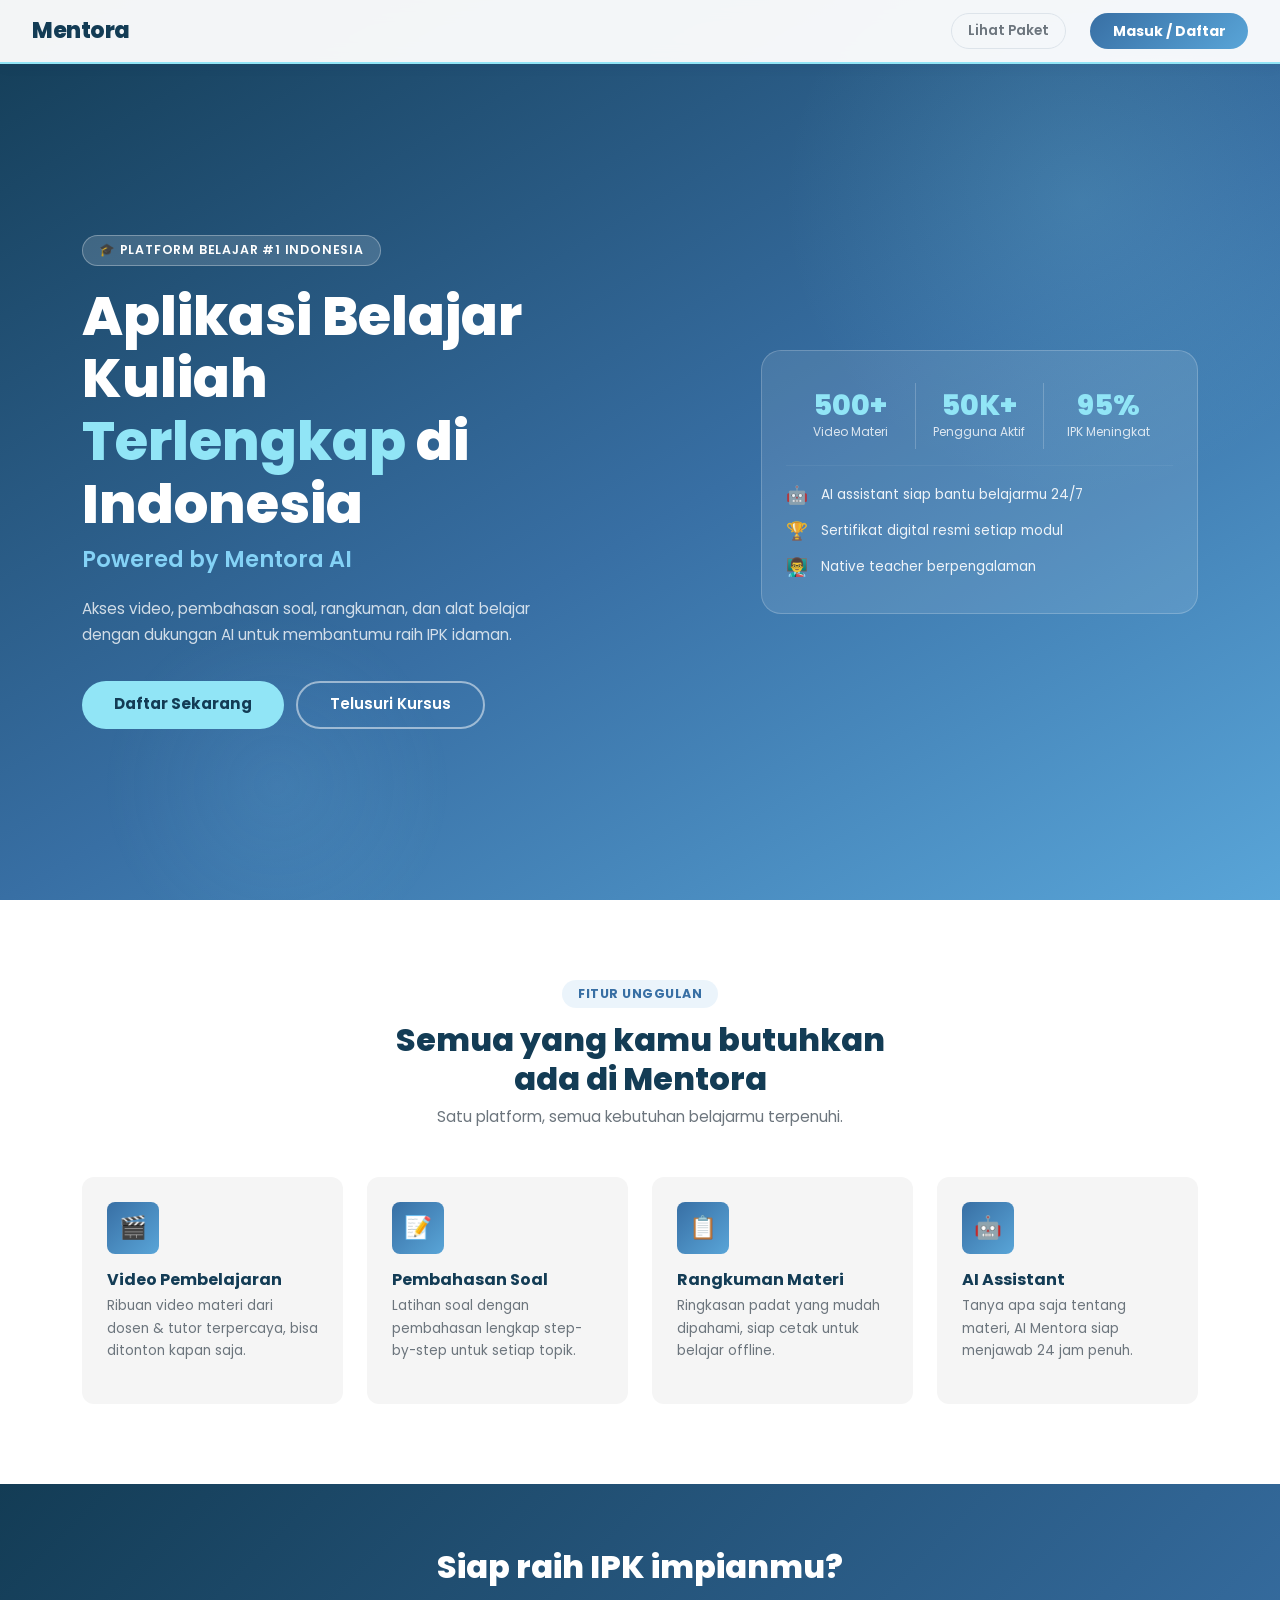
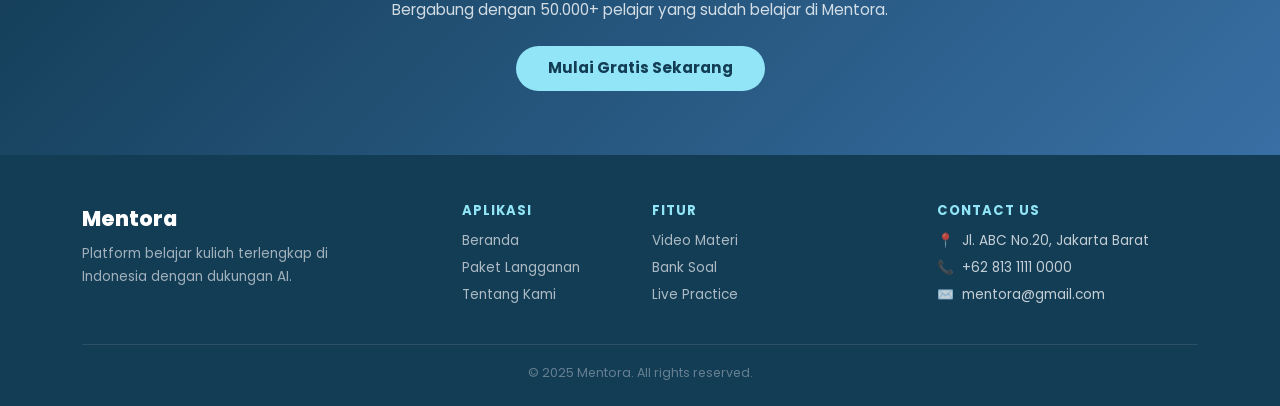
==== files/index.html @ 08c72bea "mentora" ====
<!DOCTYPE html>
<html lang="id">
<head>
  <meta name="viewport" content="width=device-width, initial-scale=1" />
  <meta charset="utf-8" />
  <title>Mentora — Belajar Kuliah Terlengkap</title>
  <link href="https://cdn.jsdelivr.net/npm/bootstrap@5.3.3/dist/css/bootstrap.min.css" rel="stylesheet" />
  <link rel="stylesheet" href="mentora.css" />
  <style>
    /* ─── LANDING-ONLY STYLES ─── */
    body { padding-top: 0; }

    .landing-navbar {
      position: fixed; top: 0; left: 0; right: 0;
      height: var(--navbar-h);
      background: rgba(255,255,255,0.95);
      backdrop-filter: blur(10px);
      border-bottom: 2px solid var(--c-lightest);
      display: flex; align-items: center;
      padding: 0 2rem; gap: 1rem;
      z-index: 1000;
      box-shadow: 0 2px 12px rgba(19,60,85,0.07);
    }
    .landing-navbar .brand { font-weight: 800; font-size: 1.4rem; color: var(--c-darkest); letter-spacing: -0.5px; }
    .landing-navbar .spacer { flex: 1; }
    .btn-masuk {
      background: linear-gradient(135deg, var(--c-dark), var(--c-mid));
      color: #fff; border: none; border-radius: 25px;
      padding: 0.45rem 1.4rem; font-family: 'Poppins', sans-serif;
      font-size: 0.87rem; font-weight: 700; cursor: pointer;
      transition: var(--transition);
    }
    .btn-masuk:hover { opacity: 0.88; transform: translateY(-1px); }

    /* ─── HERO ─── */
    .hero {
      min-height: 100vh;
      background: linear-gradient(150deg, var(--c-darkest) 0%, var(--c-dark) 55%, var(--c-mid) 100%);
      display: flex; align-items: center;
      position: relative; overflow: hidden;
      padding-top: var(--navbar-h);
    }
    .hero::before {
      content: ''; position: absolute;
      width: 600px; height: 600px; border-radius: 50%;
      background: radial-gradient(circle, rgba(145,229,246,0.15) 0%, transparent 70%);
      top: -100px; right: -100px;
    }
    .hero::after {
      content: ''; position: absolute;
      width: 350px; height: 350px; border-radius: 50%;
      background: radial-gradient(circle, rgba(132,210,246,0.1) 0%, transparent 70%);
      bottom: -60px; left: 8%;
    }
    .hero-content { position: relative; z-index: 2; color: #fff; }
    .hero-badge {
      display: inline-flex; align-items: center; gap: 0.4rem;
      background: rgba(255,255,255,0.15);
      border: 1px solid rgba(255,255,255,0.3);
      border-radius: 20px; padding: 0.3rem 1rem;
      font-size: 0.78rem; font-weight: 600;
      letter-spacing: 0.8px; text-transform: uppercase;
      margin-bottom: 1.2rem;
    }
    .hero-title {
      font-size: clamp(2rem, 5vw, 3.4rem);
      font-weight: 800; line-height: 1.15;
      margin-bottom: 0.5rem;
    }
    .hero-title .accent { color: var(--c-lightest); }
    .hero-subtitle {
      font-size: clamp(1rem, 2.5vw, 1.4rem);
      font-weight: 600; color: var(--c-light);
      margin-bottom: 1.2rem;
    }
    .hero-desc {
      font-size: 0.95rem; color: rgba(255,255,255,0.78);
      line-height: 1.75; max-width: 500px; margin-bottom: 2rem;
    }
    .hero-actions { display: flex; flex-wrap: wrap; gap: 0.75rem; }
    .btn-hero-primary {
      background: var(--c-lightest); color: var(--c-darkest);
      border: none; border-radius: 25px;
      padding: 0.7rem 2rem; font-family: 'Poppins', sans-serif;
      font-size: 0.95rem; font-weight: 700; cursor: pointer;
      transition: var(--transition);
    }
    .btn-hero-primary:hover { transform: translateY(-2px); box-shadow: 0 8px 24px rgba(0,0,0,0.2); background: #fff; }
    .btn-hero-outline {
      background: transparent; color: #fff;
      border: 2px solid rgba(255,255,255,0.5);
      border-radius: 25px; padding: 0.65rem 2rem;
      font-family: 'Poppins', sans-serif;
      font-size: 0.95rem; font-weight: 600; cursor: pointer;
      transition: var(--transition);
    }
    .btn-hero-outline:hover { border-color: #fff; background: rgba(255,255,255,0.1); }

    /* ─── STAT CARD ─── */
    .stat-glass {
      background: rgba(255,255,255,0.1);
      backdrop-filter: blur(16px);
      border: 1px solid rgba(255,255,255,0.2);
      border-radius: 20px;
      padding: 2rem 1.5rem;
      color: #fff;
    }
    .stat-item { text-align: center; padding: 0.5rem; }
    .stat-num { font-size: 1.8rem; font-weight: 800; color: var(--c-lightest); line-height: 1; }
    .stat-label { font-size: 0.75rem; opacity: 0.8; margin-top: 0.2rem; }
    .stat-divider { border: none; border-top: 1px solid rgba(255,255,255,0.2); margin: 1rem 0; }

    /* ─── FEATURES ─── */
    .features { padding: 5rem 0; background: #fff; }
    .section-chip {
      display: inline-block;
      background: rgba(89,165,216,0.12);
      color: var(--c-dark); border-radius: 20px;
      padding: 0.3rem 1rem; font-size: 0.78rem; font-weight: 700;
      letter-spacing: 0.5px; text-transform: uppercase;
      margin-bottom: 0.8rem;
    }
    .section-title {
      font-size: clamp(1.5rem, 3vw, 2rem);
      font-weight: 800; color: var(--c-darkest);
      margin-bottom: 0.5rem;
    }
    .section-sub { font-size: 0.95rem; color: var(--c-muted); max-width: 500px; }
    .feat-card {
      background: var(--c-bg);
      border-radius: var(--radius);
      padding: 1.5rem;
      transition: var(--transition);
      height: 100%;
      border: 1.5px solid transparent;
    }
    .feat-card:hover { border-color: var(--c-light); background: #fff; box-shadow: var(--shadow); transform: translateY(-3px); }
    .feat-icon {
      width: 52px; height: 52px;
      border-radius: var(--radius-sm);
      background: linear-gradient(135deg, var(--c-dark), var(--c-mid));
      display: flex; align-items: center; justify-content: center;
      font-size: 1.4rem; margin-bottom: 1rem;
    }
    .feat-card h5 { font-weight: 700; font-size: 1rem; color: var(--c-darkest); margin-bottom: 0.4rem; }
    .feat-card p { font-size: 0.85rem; color: var(--c-muted); line-height: 1.65; }

    /* ─── CTA ─── */
    .cta-section {
      background: linear-gradient(135deg, var(--c-darkest), var(--c-dark));
      padding: 4rem 0; color: #fff; text-align: center;
    }
    .cta-section h2 { font-size: clamp(1.4rem, 3vw, 2rem); font-weight: 800; margin-bottom: 0.8rem; }
    .cta-section p { font-size: 0.95rem; opacity: 0.8; margin-bottom: 1.5rem; }

    /* ─── FOOTER ─── */
    .m-footer {
      background: var(--c-darkest);
      color: rgba(255,255,255,0.75);
      padding: 3rem 0 1.5rem;
    }
    .m-footer .brand { font-weight: 800; font-size: 1.3rem; color: #fff; margin-bottom: 0.5rem; }
    .m-footer .footer-desc { font-size: 0.85rem; line-height: 1.7; color: rgba(255,255,255,0.6); max-width: 260px; }
    .m-footer h6 { font-weight: 700; color: var(--c-lightest); font-size: 0.82rem; text-transform: uppercase; letter-spacing: 1px; margin-bottom: 0.8rem; }
    .m-footer a { display: block; font-size: 0.85rem; color: rgba(255,255,255,0.65); margin-bottom: 0.4rem; transition: var(--transition); }
    .m-footer a:hover { color: var(--c-lightest); }
    .m-footer .footer-contact { display: flex; align-items: center; gap: 0.5rem; font-size: 0.85rem; margin-bottom: 0.4rem; }
    .footer-bottom { border-top: 1px solid rgba(255,255,255,0.1); margin-top: 2rem; padding-top: 1.2rem; font-size: 0.78rem; color: rgba(255,255,255,0.35); text-align: center; }

    /* ─── MODAL ─── */
    .modal-content { border-radius: 20px; border: none; box-shadow: var(--shadow-lg); }
    .modal-mentora-header {
      background: linear-gradient(135deg, var(--c-darkest), var(--c-dark));
      border-radius: 20px 20px 0 0; padding: 1.5rem;
      border-bottom: none;
    }
    .modal-mentora-header h5 { font-weight: 700; font-size: 1.2rem; color: #fff; margin: 0; }
    .modal-mentora-header .btn-close { filter: invert(1); opacity: 0.8; }
    .form-label-m { font-weight: 600; font-size: 0.83rem; color: var(--c-darkest); margin-bottom: 0.3rem; display: block; }
    .form-control-m {
      border: 1.5px solid #d0e8f5; border-radius: var(--radius-sm);
      padding: 0.6rem 1rem; font-family: 'Poppins', sans-serif;
      font-size: 0.88rem; width: 100%; outline: none;
      transition: var(--transition);
    }
    .form-control-m:focus { border-color: var(--c-mid); box-shadow: 0 0 0 3px rgba(89,165,216,0.15); }
    .role-selector { display: grid; grid-template-columns: 1fr 1fr; gap: 0.75rem; margin-bottom: 1.2rem; }
    .role-opt {
      border: 2px solid #d0e8f5; border-radius: var(--radius-sm);
      padding: 1rem; text-align: center; cursor: pointer;
      transition: var(--transition);
    }
    .role-opt:hover { border-color: var(--c-mid); background: rgba(89,165,216,0.05); }
    .role-opt.selected { border-color: var(--c-dark); background: rgba(89,165,216,0.1); }
    .role-opt .role-emoji { font-size: 1.8rem; }
    .role-opt .role-name { font-size: 0.87rem; font-weight: 700; color: var(--c-darkest); margin-top: 0.3rem; }
    .tab-pill { display: flex; gap: 0.4rem; margin-bottom: 1.2rem; }
    .tab-pill button {
      flex: 1; padding: 0.5rem;
      border-radius: 20px; border: none; cursor: pointer;
      font-family: 'Poppins', sans-serif; font-size: 0.85rem; font-weight: 600;
      transition: var(--transition);
    }
    .tab-pill button.active { background: var(--c-dark); color: #fff; }
    .tab-pill button:not(.active) { background: var(--c-bg); color: var(--c-muted); }
    .link-sm { font-size: 0.8rem; color: var(--c-dark); text-decoration: none; font-weight: 500; }
    .link-sm:hover { text-decoration: underline; }

    @keyframes fadeInUp {
      from { opacity: 0; transform: translateY(24px); }
      to { opacity: 1; transform: translateY(0); }
    }
    .fade-in { animation: fadeInUp 0.6s ease both; }
    .delay-1 { animation-delay: 0.1s; }
    .delay-2 { animation-delay: 0.2s; }
    .delay-3 { animation-delay: 0.3s; }
    .delay-4 { animation-delay: 0.4s; }
  </style>
</head>
<body>

  <!-- ═══ NAVBAR ═══ -->
  <nav class="landing-navbar">
    <a class="brand" href="index.html">Mentora</a>
    <div class="spacer"></div>
    <a href="paket.html" class="btn-ghost btn-sm me-2" style="font-size:0.85rem; padding:0.4rem 1rem; border:1.5px solid #dde4ea; border-radius:20px; color:var(--c-muted); cursor:pointer; font-family:'Poppins',sans-serif; font-weight:600; background:transparent; transition:.2s;">Lihat Paket</a>
    <button class="btn-masuk" id="btnMasuk">Masuk / Daftar</button>
  </nav>

  <!-- ═══ HERO ═══ -->
  <section class="hero">
    <div class="container">
      <div class="row align-items-center g-5">
        <div class="col-lg-7 hero-content">
          <div class="hero-badge fade-in">🎓 Platform Belajar #1 Indonesia</div>
          <h1 class="hero-title fade-in delay-1">
            Aplikasi Belajar Kuliah<br>
            <span class="accent">Terlengkap</span> di Indonesia
          </h1>
          <p class="hero-subtitle fade-in delay-2">Powered by Mentora AI</p>
          <p class="hero-desc fade-in delay-2">
            Akses video, pembahasan soal, rangkuman, dan alat belajar dengan dukungan AI untuk membantumu raih IPK idaman.
          </p>
          <div class="hero-actions fade-in delay-3">
            <button class="btn-hero-primary" id="btnDaftar">Daftar Sekarang</button>
            <button class="btn-hero-outline" onclick="window.location.href='paket.html'">Telusuri Kursus</button>
          </div>
        </div>
        <div class="col-lg-5 col-md-8 mx-auto mx-lg-0 fade-in delay-4">
          <div class="stat-glass">
            <div class="row g-0">
              <div class="col-4 stat-item">
                <div class="stat-num">500+</div>
                <div class="stat-label">Video Materi</div>
              </div>
              <div class="col-4 stat-item" style="border-left:1px solid rgba(255,255,255,0.2); border-right:1px solid rgba(255,255,255,0.2);">
                <div class="stat-num">50K+</div>
                <div class="stat-label">Pengguna Aktif</div>
              </div>
              <div class="col-4 stat-item">
                <div class="stat-num">95%</div>
                <div class="stat-label">IPK Meningkat</div>
              </div>
            </div>
            <hr class="stat-divider">
            <div style="display:flex; flex-direction:column; gap:0.6rem;">
              <div style="display:flex; align-items:center; gap:0.8rem; font-size:0.85rem; opacity:0.9;">
                <span style="font-size:1.1rem;">🤖</span> AI assistant siap bantu belajarmu 24/7
              </div>
              <div style="display:flex; align-items:center; gap:0.8rem; font-size:0.85rem; opacity:0.9;">
                <span style="font-size:1.1rem;">🏆</span> Sertifikat digital resmi setiap modul
              </div>
              <div style="display:flex; align-items:center; gap:0.8rem; font-size:0.85rem; opacity:0.9;">
                <span style="font-size:1.1rem;">👨‍🏫</span> Native teacher berpengalaman
              </div>
            </div>
          </div>
        </div>
      </div>
    </div>
  </section>

  <!-- ═══ FEATURES ═══ -->
  <section class="features">
    <div class="container">
      <div class="text-center mb-5">
        <div class="section-chip">Fitur Unggulan</div>
        <h2 class="section-title">Semua yang kamu butuhkan<br>ada di Mentora</h2>
        <p class="section-sub mx-auto">Satu platform, semua kebutuhan belajarmu terpenuhi.</p>
      </div>
      <div class="row g-4">
        <div class="col-sm-6 col-lg-3">
          <div class="feat-card">
            <div class="feat-icon">🎬</div>
            <h5>Video Pembelajaran</h5>
            <p>Ribuan video materi dari dosen & tutor terpercaya, bisa ditonton kapan saja.</p>
          </div>
        </div>
        <div class="col-sm-6 col-lg-3">
          <div class="feat-card">
            <div class="feat-icon">📝</div>
            <h5>Pembahasan Soal</h5>
            <p>Latihan soal dengan pembahasan lengkap step-by-step untuk setiap topik.</p>
          </div>
        </div>
        <div class="col-sm-6 col-lg-3">
          <div class="feat-card">
            <div class="feat-icon">📋</div>
            <h5>Rangkuman Materi</h5>
            <p>Ringkasan padat yang mudah dipahami, siap cetak untuk belajar offline.</p>
          </div>
        </div>
        <div class="col-sm-6 col-lg-3">
          <div class="feat-card">
            <div class="feat-icon">🤖</div>
            <h5>AI Assistant</h5>
            <p>Tanya apa saja tentang materi, AI Mentora siap menjawab 24 jam penuh.</p>
          </div>
        </div>
      </div>
    </div>
  </section>

  <!-- ═══ CTA ═══ -->
  <section class="cta-section">
    <div class="container">
      <h2>Siap raih IPK impianmu?</h2>
      <p>Bergabung dengan 50.000+ pelajar yang sudah belajar di Mentora.</p>
      <button class="btn-hero-primary" id="btnCtaDaftar">Mulai Gratis Sekarang</button>
    </div>
  </section>

  <!-- ═══ FOOTER ═══ -->
  <footer class="m-footer">
    <div class="container">
      <div class="row g-4">
        <div class="col-md-4">
          <div class="brand">Mentora</div>
          <p class="footer-desc">Platform belajar kuliah terlengkap di Indonesia dengan dukungan AI.</p>
        </div>
        <div class="col-md-2 col-6">
          <h6>Aplikasi</h6>
          <a href="#">Beranda</a>
          <a href="paket.html">Paket Langganan</a>
          <a href="#">Tentang Kami</a>
        </div>
        <div class="col-md-3 col-6">
          <h6>Fitur</h6>
          <a href="#">Video Materi</a>
          <a href="#">Bank Soal</a>
          <a href="#">Live Practice</a>
        </div>
        <div class="col-md-3">
          <h6>Contact Us</h6>
          <div class="footer-contact"><span>📍</span> Jl. ABC No.20, Jakarta Barat</div>
          <div class="footer-contact"><span>📞</span> +62 813 1111 0000</div>
          <div class="footer-contact"><span>✉️</span> mentora@gmail.com</div>
        </div>
      </div>
      <div class="footer-bottom">© 2025 Mentora. All rights reserved.</div>
    </div>
  </footer>

  <!-- ═══ MODAL AUTH ═══ -->
  <div class="modal fade" id="modalAuth" tabindex="-1">
    <div class="modal-dialog modal-dialog-centered" style="max-width:420px;">
      <div class="modal-content">
        <div class="modal-mentora-header d-flex align-items-center justify-content-between">
          <h5>Selamat Datang di Mentora</h5>
          <button type="button" class="btn-close" data-bs-dismiss="modal"></button>
        </div>
        <div class="modal-body p-4">

          <!-- STEP 1: Pilih peran -->
          <div id="stepRole">
            <p style="font-size:0.9rem; font-weight:600; color:var(--c-darkest); margin-bottom:1rem;">Aku mau bergabung sebagai:</p>
            <div class="role-selector">
              <div class="role-opt selected" onclick="selectRole(this)">
                <div class="role-emoji">🎓</div>
                <div class="role-name">Murid</div>
              </div>
              <div class="role-opt" onclick="selectRole(this)">
                <div class="role-emoji">👨‍🏫</div>
                <div class="role-name">Pengajar</div>
              </div>
            </div>
            <button class="btn-primary btn-block" onclick="showLoginStep()">Lanjutkan →</button>
            <p style="text-align:center; font-size:0.78rem; color:var(--c-muted); margin-top:1rem;">
              🔒 Prototype mode — klik Lanjutkan untuk langsung masuk
            </p>
          </div>

          <!-- STEP 2: Login/Register -->
          <div id="stepLogin" style="display:none;">
            <button onclick="showRoleStep()" style="background:none;border:none;cursor:pointer;font-size:0.82rem;color:var(--c-mid);font-family:'Poppins',sans-serif;padding:0;margin-bottom:1rem;">← Kembali</button>
            <div class="tab-pill">
              <button id="tabMasuk" class="active" onclick="switchTab('masuk')">Masuk</button>
              <button id="tabDaftar" onclick="switchTab('daftar')">Daftar</button>
            </div>

            <div id="formMasuk">
              <div style="margin-bottom:1rem;">
                <label class="form-label-m">Email</label>
                <input class="form-control-m" type="email" placeholder="dummy@gmail.com" value="dummy@gmail.com" />
              </div>
              <div style="margin-bottom:0.5rem;">
                <label class="form-label-m">Password</label>
                <input class="form-control-m" type="password" placeholder="••••••••" value="password" />
              </div>
              <div style="text-align:right; margin-bottom:1.2rem;">
                <a href="#" class="link-sm">Lupa Password?</a>
              </div>
              <button class="btn-primary btn-block" onclick="doLogin()">Masuk ke Mentora</button>
            </div>

            <div id="formDaftar" style="display:none;">
              <div style="margin-bottom:1rem;">
                <label class="form-label-m">Nama Lengkap</label>
                <input class="form-control-m" type="text" placeholder="Nama kamu" />
              </div>
              <div style="margin-bottom:1rem;">
                <label class="form-label-m">Email</label>
                <input class="form-control-m" type="email" placeholder="Email aktif" />
              </div>
              <div style="margin-bottom:1.2rem;">
                <label class="form-label-m">Password</label>
                <input class="form-control-m" type="password" placeholder="Buat password" />
              </div>
              <button class="btn-primary btn-block" onclick="doLogin()">Daftar & Masuk</button>
            </div>
          </div>

        </div>
      </div>
    </div>
  </div>

  <script src="https://cdn.jsdelivr.net/npm/bootstrap@5.3.3/dist/js/bootstrap.bundle.min.js"></script>
  <script>
    const authModal = new bootstrap.Modal(document.getElementById('modalAuth'));

    document.getElementById('btnMasuk').addEventListener('click', () => authModal.show());
    document.getElementById('btnDaftar').addEventListener('click', () => authModal.show());
    document.getElementById('btnCtaDaftar').addEventListener('click', () => authModal.show());

    function selectRole(el) {
      document.querySelectorAll('.role-opt').forEach(c => c.classList.remove('selected'));
      el.classList.add('selected');
    }
    function showLoginStep() {
      document.getElementById('stepRole').style.display = 'none';
      document.getElementById('stepLogin').style.display = 'block';
    }
    function showRoleStep() {
      document.getElementById('stepLogin').style.display = 'none';
      document.getElementById('stepRole').style.display = 'block';
    }
    function switchTab(t) {
      const isMasuk = t === 'masuk';
      document.getElementById('formMasuk').style.display = isMasuk ? 'block' : 'none';
      document.getElementById('formDaftar').style.display = isMasuk ? 'none' : 'block';
      document.getElementById('tabMasuk').className = isMasuk ? 'active' : '';
      document.getElementById('tabDaftar').className = !isMasuk ? 'active' : '';
    }
    function doLogin() {
      // Prototype: langsung set session & redirect ke paket
      sessionStorage.setItem('loggedIn', 'true');
      sessionStorage.setItem('userName', 'Kevin K.');
      authModal.hide();
      window.location.href = 'paket.html';
    }
  </script>
</body>
</html>
---- files/mentora.css ----
/* ═══════════════════════════════════════
   MENTORA — Design System
   ═══════════════════════════════════════ */

@import url('https://fonts.googleapis.com/css2?family=Poppins:wght@400;500;600;700;800&display=swap');

:root {
  --c-darkest:  #133C55;
  --c-dark:     #386FA4;
  --c-mid:      #59A5D8;
  --c-light:    #84D2F6;
  --c-lightest: #91E5F6;
  --c-bg:       #f5f5f5;
  --c-text:     #13293d;
  --c-muted:    #6c757d;
  --c-white:    #ffffff;
  --c-success:  #2ecc71;
  --c-warning:  #f39c12;
  --c-danger:   #e74c3c;
  --sidebar-w:  260px;
  --navbar-h:   64px;
  --radius:     12px;
  --radius-sm:  8px;
  --shadow:     0 4px 20px rgba(19,60,85,0.10);
  --shadow-lg:  0 10px 40px rgba(19,60,85,0.18);
  --transition: 0.2s ease;
}

*, *::before, *::after { box-sizing: border-box; margin: 0; padding: 0; }

html, body {
  font-family: 'Poppins', sans-serif;
  background: var(--c-bg);
  color: var(--c-text);
  -webkit-font-smoothing: antialiased;
}

a { text-decoration: none; color: inherit; }

/* ─── NAVBAR ─── */
.m-navbar {
  position: fixed;
  top: 0; left: 0; right: 0;
  height: var(--navbar-h);
  background: var(--c-white);
  border-bottom: 2px solid var(--c-lightest);
  display: flex;
  align-items: center;
  padding: 0 1.5rem;
  gap: 1rem;
  z-index: 1000;
  box-shadow: 0 2px 12px rgba(19,60,85,0.07);
}
.m-navbar .brand {
  font-weight: 800;
  font-size: 1.35rem;
  color: var(--c-darkest);
  letter-spacing: -0.5px;
  text-decoration: none;
}
.m-navbar .nav-links {
  display: flex;
  gap: 0.25rem;
  margin-left: 1.5rem;
}
.m-navbar .nav-links a {
  font-size: 0.875rem;
  font-weight: 500;
  color: var(--c-muted);
  padding: 0.4rem 0.85rem;
  border-radius: 20px;
  transition: var(--transition);
}
.m-navbar .nav-links a:hover,
.m-navbar .nav-links a.active {
  background: rgba(89,165,216,0.12);
  color: var(--c-dark);
}
.m-navbar .spacer { flex: 1; }
.m-navbar .user-chip {
  display: flex;
  align-items: center;
  gap: 0.6rem;
  background: var(--c-bg);
  border: 1.5px solid var(--c-lightest);
  border-radius: 30px;
  padding: 0.3rem 1rem 0.3rem 0.5rem;
  font-size: 0.82rem;
  font-weight: 600;
  color: var(--c-darkest);
}
.m-navbar .user-chip .avatar {
  width: 30px; height: 30px;
  border-radius: 50%;
  background: linear-gradient(135deg, var(--c-dark), var(--c-mid));
  display: flex;
  align-items: center;
  justify-content: center;
  font-size: 0.75rem;
  color: #fff;
  font-weight: 700;
}
.m-navbar .badge-trial {
  background: var(--c-lightest);
  color: var(--c-darkest);
  font-size: 0.68rem;
  font-weight: 700;
  border-radius: 10px;
  padding: 0.15rem 0.6rem;
}

/* ─── BUTTONS ─── */
.btn-primary {
  background: linear-gradient(135deg, var(--c-dark), var(--c-mid));
  color: #fff;
  border: none;
  border-radius: 25px;
  padding: 0.6rem 1.6rem;
  font-family: 'Poppins', sans-serif;
  font-size: 0.9rem;
  font-weight: 700;
  cursor: pointer;
  transition: var(--transition);
  display: inline-flex;
  align-items: center;
  gap: 0.4rem;
}
.btn-primary:hover { opacity: 0.88; transform: translateY(-1px); box-shadow: var(--shadow); }

.btn-outline {
  background: transparent;
  color: var(--c-dark);
  border: 2px solid var(--c-dark);
  border-radius: 25px;
  padding: 0.55rem 1.5rem;
  font-family: 'Poppins', sans-serif;
  font-size: 0.9rem;
  font-weight: 600;
  cursor: pointer;
  transition: var(--transition);
}
.btn-outline:hover { background: var(--c-dark); color: #fff; }

.btn-ghost {
  background: transparent;
  color: var(--c-muted);
  border: 1.5px solid #dde4ea;
  border-radius: 25px;
  padding: 0.55rem 1.5rem;
  font-family: 'Poppins', sans-serif;
  font-size: 0.87rem;
  font-weight: 600;
  cursor: pointer;
  transition: var(--transition);
}
.btn-ghost:hover { border-color: var(--c-mid); color: var(--c-dark); }

.btn-sm { padding: 0.35rem 1rem; font-size: 0.78rem; }
.btn-block { width: 100%; justify-content: center; }

/* ─── CARD ─── */
.m-card {
  background: var(--c-white);
  border-radius: var(--radius);
  box-shadow: var(--shadow);
  padding: 1.5rem;
}

/* ─── SIDEBAR LAYOUT ─── */
.page-with-sidebar {
  position: fixed;
  top: var(--navbar-h);
  left: 0; right: 0; bottom: 0;
  display: flex;
  overflow: hidden;
}

.m-sidebar {
  width: var(--sidebar-w);
  flex-shrink: 0;
  background: var(--c-white);
  border-right: 1.5px solid #e8f4fc;
  height: 100%;
  overflow-y: auto;
  padding: 0;
}
.m-sidebar::-webkit-scrollbar { width: 4px; }
.m-sidebar::-webkit-scrollbar-thumb { background: var(--c-lightest); border-radius: 2px; }

.sidebar-section-label {
  font-size: 0.7rem;
  font-weight: 700;
  letter-spacing: 1px;
  text-transform: uppercase;
  color: var(--c-muted);
  padding: 0 1.2rem;
  margin: 1rem 0 0.4rem;
}

.sidebar-module {
  padding: 0 0.7rem;
  margin-bottom: 0.3rem;
}
.sidebar-module-header {
  display: flex;
  align-items: center;
  justify-content: space-between;
  padding: 0.6rem 0.8rem;
  border-radius: var(--radius-sm);
  cursor: pointer;
  transition: var(--transition);
  background: linear-gradient(135deg, var(--c-darkest), var(--c-dark));
  color: #fff;
  margin-bottom: 0.3rem;
}
.sidebar-module-header .mod-title {
  font-size: 0.82rem;
  font-weight: 700;
}
.sidebar-module-header .mod-progress {
  font-size: 0.7rem;
  opacity: 0.8;
}

.progress-bar-wrap {
  height: 4px;
  background: rgba(255,255,255,0.25);
  border-radius: 2px;
  margin-top: 0.4rem;
}
.progress-bar-fill {
  height: 100%;
  background: var(--c-lightest);
  border-radius: 2px;
}

.sidebar-item {
  display: flex;
  align-items: center;
  justify-content: space-between;
  padding: 0.5rem 0.8rem;
  border-radius: var(--radius-sm);
  font-size: 0.82rem;
  font-weight: 500;
  color: var(--c-muted);
  cursor: pointer;
  transition: var(--transition);
  margin-bottom: 0.1rem;
}
.sidebar-item:hover { background: rgba(89,165,216,0.08); color: var(--c-dark); }
.sidebar-item.active { background: rgba(89,165,216,0.14); color: var(--c-dark); font-weight: 600; }
.sidebar-item .item-score {
  font-size: 0.7rem;
  font-weight: 700;
  color: var(--c-success);
  background: rgba(46,204,113,0.1);
  padding: 0.1rem 0.4rem;
  border-radius: 8px;
}
.sidebar-item.special {
  background: rgba(19,60,85,0.06);
  color: var(--c-darkest);
  font-weight: 600;
  margin-top: 0.3rem;
}
.sidebar-item.special:hover { background: rgba(19,60,85,0.12); }

/* ─── MAIN CONTENT ─── */
.m-main {
  flex: 1;
  min-width: 0;
  height: 100%;
  overflow-y: auto;
  padding: 0;
}

/* ─── BADGE ─── */
.badge {
  display: inline-flex;
  align-items: center;
  gap: 0.3rem;
  padding: 0.25rem 0.75rem;
  border-radius: 20px;
  font-size: 0.75rem;
  font-weight: 700;
}
.badge-blue { background: rgba(89,165,216,0.15); color: var(--c-dark); }
.badge-green { background: rgba(46,204,113,0.15); color: #27ae60; }
.badge-orange { background: rgba(243,156,18,0.15); color: #e67e22; }

/* ─── PAGE HEADER ─── */
.page-header {
  margin-bottom: 1.5rem;
}
.page-header .breadcrumb {
  font-size: 0.78rem;
  color: var(--c-muted);
  margin-bottom: 0.4rem;
  display: flex;
  align-items: center;
  gap: 0.3rem;
}
.page-header .breadcrumb a { color: var(--c-dark); }
.page-header h1 {
  font-size: 1.5rem;
  font-weight: 800;
  color: var(--c-darkest);
  line-height: 1.2;
}
.page-header p {
  font-size: 0.88rem;
  color: var(--c-muted);
  margin-top: 0.3rem;
}

/* ─── RESPONSIVE ─── */
@media (max-width: 768px) {
  .m-sidebar {
    display: none;
  }
  .m-main { padding: 1rem; }
  .m-navbar .nav-links { display: none; }
}
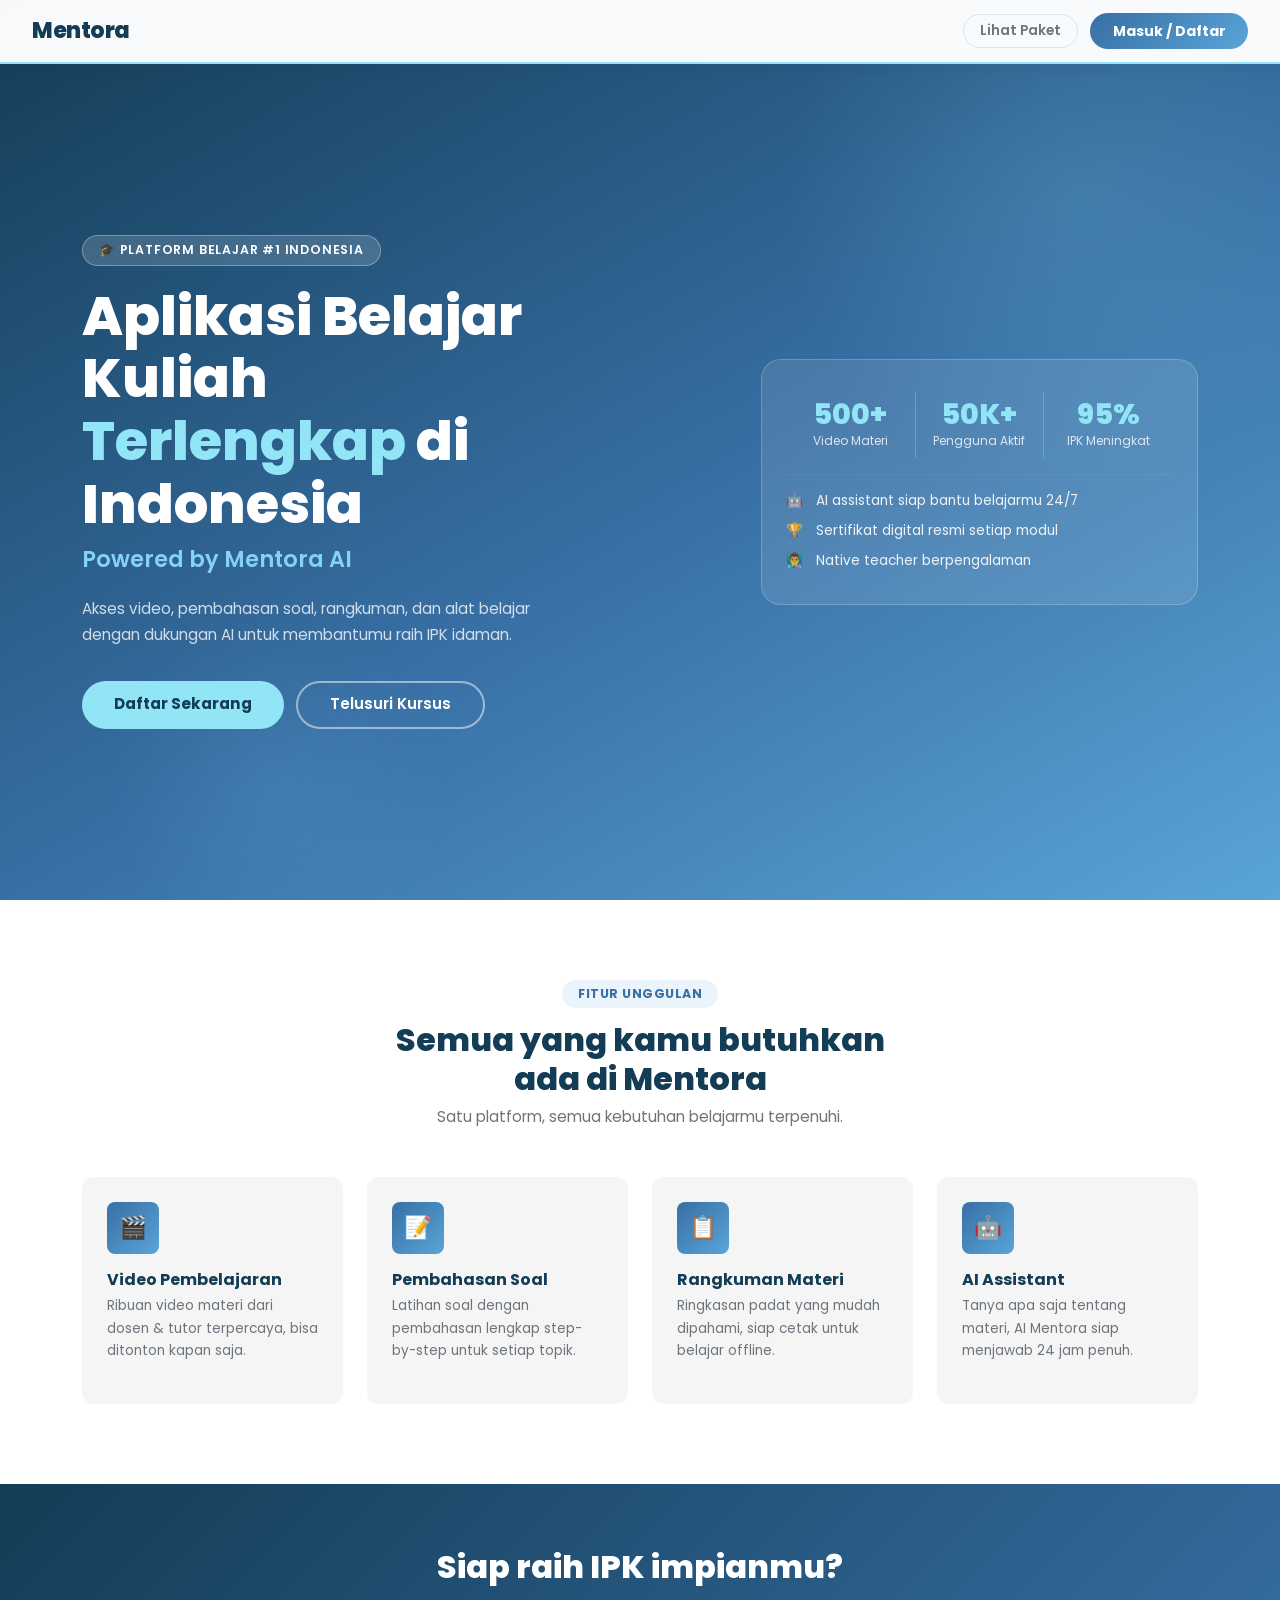
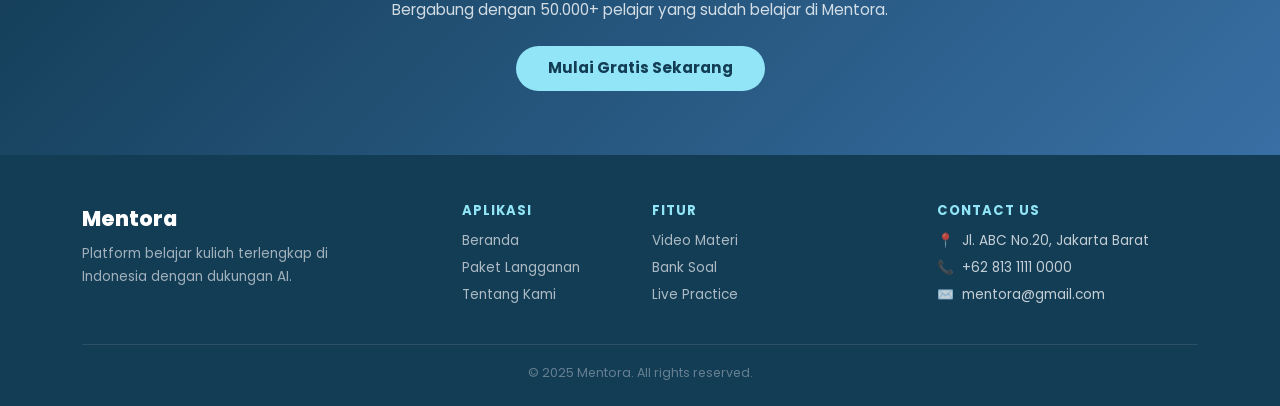
==== commit 9350c160: "added some features added akses ke materi, added admin page, added TTS, added downloadable materi" ====
--- a/files/index.html
+++ b/files/index.html
@@ -7,19 +7,14 @@
   <link href="https://cdn.jsdelivr.net/npm/bootstrap@5.3.3/dist/css/bootstrap.min.css" rel="stylesheet" />
   <link rel="stylesheet" href="mentora.css" />
   <style>
-    /* ─── LANDING-ONLY STYLES ─── */
     body { padding-top: 0; }
 
     .landing-navbar {
-      position: fixed; top: 0; left: 0; right: 0;
-      height: var(--navbar-h);
-      background: rgba(255,255,255,0.95);
-      backdrop-filter: blur(10px);
+      position: fixed; top: 0; left: 0; right: 0; height: var(--navbar-h);
+      background: rgba(255,255,255,0.97); backdrop-filter: blur(10px);
       border-bottom: 2px solid var(--c-lightest);
-      display: flex; align-items: center;
-      padding: 0 2rem; gap: 1rem;
-      z-index: 1000;
-      box-shadow: 0 2px 12px rgba(19,60,85,0.07);
+      display: flex; align-items: center; padding: 0 2rem; gap: 1rem;
+      z-index: 1000; box-shadow: 0 2px 12px rgba(19,60,85,0.07);
     }
     .landing-navbar .brand { font-weight: 800; font-size: 1.4rem; color: var(--c-darkest); letter-spacing: -0.5px; }
     .landing-navbar .spacer { flex: 1; }
@@ -27,409 +22,371 @@
       background: linear-gradient(135deg, var(--c-dark), var(--c-mid));
       color: #fff; border: none; border-radius: 25px;
       padding: 0.45rem 1.4rem; font-family: 'Poppins', sans-serif;
-      font-size: 0.87rem; font-weight: 700; cursor: pointer;
-      transition: var(--transition);
+      font-size: 0.87rem; font-weight: 700; cursor: pointer; transition: var(--transition);
     }
     .btn-masuk:hover { opacity: 0.88; transform: translateY(-1px); }
 
-    /* ─── HERO ─── */
+    /* Hero */
     .hero {
       min-height: 100vh;
       background: linear-gradient(150deg, var(--c-darkest) 0%, var(--c-dark) 55%, var(--c-mid) 100%);
-      display: flex; align-items: center;
-      position: relative; overflow: hidden;
+      display: flex; align-items: center; position: relative; overflow: hidden;
       padding-top: var(--navbar-h);
     }
-    .hero::before {
-      content: ''; position: absolute;
-      width: 600px; height: 600px; border-radius: 50%;
-      background: radial-gradient(circle, rgba(145,229,246,0.15) 0%, transparent 70%);
-      top: -100px; right: -100px;
-    }
-    .hero::after {
-      content: ''; position: absolute;
-      width: 350px; height: 350px; border-radius: 50%;
-      background: radial-gradient(circle, rgba(132,210,246,0.1) 0%, transparent 70%);
-      bottom: -60px; left: 8%;
-    }
-    .hero-content { position: relative; z-index: 2; color: #fff; }
-    .hero-badge {
-      display: inline-flex; align-items: center; gap: 0.4rem;
-      background: rgba(255,255,255,0.15);
-      border: 1px solid rgba(255,255,255,0.3);
-      border-radius: 20px; padding: 0.3rem 1rem;
-      font-size: 0.78rem; font-weight: 600;
-      letter-spacing: 0.8px; text-transform: uppercase;
-      margin-bottom: 1.2rem;
-    }
-    .hero-title {
-      font-size: clamp(2rem, 5vw, 3.4rem);
-      font-weight: 800; line-height: 1.15;
-      margin-bottom: 0.5rem;
-    }
-    .hero-title .accent { color: var(--c-lightest); }
-    .hero-subtitle {
-      font-size: clamp(1rem, 2.5vw, 1.4rem);
-      font-weight: 600; color: var(--c-light);
-      margin-bottom: 1.2rem;
-    }
-    .hero-desc {
-      font-size: 0.95rem; color: rgba(255,255,255,0.78);
-      line-height: 1.75; max-width: 500px; margin-bottom: 2rem;
-    }
-    .hero-actions { display: flex; flex-wrap: wrap; gap: 0.75rem; }
-    .btn-hero-primary {
-      background: var(--c-lightest); color: var(--c-darkest);
-      border: none; border-radius: 25px;
-      padding: 0.7rem 2rem; font-family: 'Poppins', sans-serif;
-      font-size: 0.95rem; font-weight: 700; cursor: pointer;
-      transition: var(--transition);
-    }
-    .btn-hero-primary:hover { transform: translateY(-2px); box-shadow: 0 8px 24px rgba(0,0,0,0.2); background: #fff; }
-    .btn-hero-outline {
-      background: transparent; color: #fff;
-      border: 2px solid rgba(255,255,255,0.5);
-      border-radius: 25px; padding: 0.65rem 2rem;
-      font-family: 'Poppins', sans-serif;
-      font-size: 0.95rem; font-weight: 600; cursor: pointer;
-      transition: var(--transition);
-    }
-    .btn-hero-outline:hover { border-color: #fff; background: rgba(255,255,255,0.1); }
-
-    /* ─── STAT CARD ─── */
-    .stat-glass {
-      background: rgba(255,255,255,0.1);
-      backdrop-filter: blur(16px);
-      border: 1px solid rgba(255,255,255,0.2);
-      border-radius: 20px;
-      padding: 2rem 1.5rem;
-      color: #fff;
-    }
-    .stat-item { text-align: center; padding: 0.5rem; }
-    .stat-num { font-size: 1.8rem; font-weight: 800; color: var(--c-lightest); line-height: 1; }
-    .stat-label { font-size: 0.75rem; opacity: 0.8; margin-top: 0.2rem; }
-    .stat-divider { border: none; border-top: 1px solid rgba(255,255,255,0.2); margin: 1rem 0; }
-
-    /* ─── FEATURES ─── */
-    .features { padding: 5rem 0; background: #fff; }
-    .section-chip {
-      display: inline-block;
-      background: rgba(89,165,216,0.12);
-      color: var(--c-dark); border-radius: 20px;
-      padding: 0.3rem 1rem; font-size: 0.78rem; font-weight: 700;
-      letter-spacing: 0.5px; text-transform: uppercase;
-      margin-bottom: 0.8rem;
-    }
-    .section-title {
-      font-size: clamp(1.5rem, 3vw, 2rem);
-      font-weight: 800; color: var(--c-darkest);
-      margin-bottom: 0.5rem;
-    }
-    .section-sub { font-size: 0.95rem; color: var(--c-muted); max-width: 500px; }
-    .feat-card {
-      background: var(--c-bg);
-      border-radius: var(--radius);
-      padding: 1.5rem;
-      transition: var(--transition);
-      height: 100%;
-      border: 1.5px solid transparent;
-    }
-    .feat-card:hover { border-color: var(--c-light); background: #fff; box-shadow: var(--shadow); transform: translateY(-3px); }
-    .feat-icon {
-      width: 52px; height: 52px;
-      border-radius: var(--radius-sm);
-      background: linear-gradient(135deg, var(--c-dark), var(--c-mid));
-      display: flex; align-items: center; justify-content: center;
-      font-size: 1.4rem; margin-bottom: 1rem;
-    }
-    .feat-card h5 { font-weight: 700; font-size: 1rem; color: var(--c-darkest); margin-bottom: 0.4rem; }
-    .feat-card p { font-size: 0.85rem; color: var(--c-muted); line-height: 1.65; }
-
-    /* ─── CTA ─── */
-    .cta-section {
-      background: linear-gradient(135deg, var(--c-darkest), var(--c-dark));
-      padding: 4rem 0; color: #fff; text-align: center;
-    }
-    .cta-section h2 { font-size: clamp(1.4rem, 3vw, 2rem); font-weight: 800; margin-bottom: 0.8rem; }
-    .cta-section p { font-size: 0.95rem; opacity: 0.8; margin-bottom: 1.5rem; }
-
-    /* ─── FOOTER ─── */
-    .m-footer {
-      background: var(--c-darkest);
-      color: rgba(255,255,255,0.75);
-      padding: 3rem 0 1.5rem;
-    }
-    .m-footer .brand { font-weight: 800; font-size: 1.3rem; color: #fff; margin-bottom: 0.5rem; }
-    .m-footer .footer-desc { font-size: 0.85rem; line-height: 1.7; color: rgba(255,255,255,0.6); max-width: 260px; }
-    .m-footer h6 { font-weight: 700; color: var(--c-lightest); font-size: 0.82rem; text-transform: uppercase; letter-spacing: 1px; margin-bottom: 0.8rem; }
-    .m-footer a { display: block; font-size: 0.85rem; color: rgba(255,255,255,0.65); margin-bottom: 0.4rem; transition: var(--transition); }
-    .m-footer a:hover { color: var(--c-lightest); }
-    .m-footer .footer-contact { display: flex; align-items: center; gap: 0.5rem; font-size: 0.85rem; margin-bottom: 0.4rem; }
-    .footer-bottom { border-top: 1px solid rgba(255,255,255,0.1); margin-top: 2rem; padding-top: 1.2rem; font-size: 0.78rem; color: rgba(255,255,255,0.35); text-align: center; }
-
-    /* ─── MODAL ─── */
-    .modal-content { border-radius: 20px; border: none; box-shadow: var(--shadow-lg); }
-    .modal-mentora-header {
-      background: linear-gradient(135deg, var(--c-darkest), var(--c-dark));
-      border-radius: 20px 20px 0 0; padding: 1.5rem;
-      border-bottom: none;
-    }
-    .modal-mentora-header h5 { font-weight: 700; font-size: 1.2rem; color: #fff; margin: 0; }
-    .modal-mentora-header .btn-close { filter: invert(1); opacity: 0.8; }
-    .form-label-m { font-weight: 600; font-size: 0.83rem; color: var(--c-darkest); margin-bottom: 0.3rem; display: block; }
-    .form-control-m {
-      border: 1.5px solid #d0e8f5; border-radius: var(--radius-sm);
-      padding: 0.6rem 1rem; font-family: 'Poppins', sans-serif;
-      font-size: 0.88rem; width: 100%; outline: none;
-      transition: var(--transition);
-    }
-    .form-control-m:focus { border-color: var(--c-mid); box-shadow: 0 0 0 3px rgba(89,165,216,0.15); }
-    .role-selector { display: grid; grid-template-columns: 1fr 1fr; gap: 0.75rem; margin-bottom: 1.2rem; }
-    .role-opt {
-      border: 2px solid #d0e8f5; border-radius: var(--radius-sm);
-      padding: 1rem; text-align: center; cursor: pointer;
-      transition: var(--transition);
-    }
-    .role-opt:hover { border-color: var(--c-mid); background: rgba(89,165,216,0.05); }
-    .role-opt.selected { border-color: var(--c-dark); background: rgba(89,165,216,0.1); }
-    .role-opt .role-emoji { font-size: 1.8rem; }
-    .role-opt .role-name { font-size: 0.87rem; font-weight: 700; color: var(--c-darkest); margin-top: 0.3rem; }
-    .tab-pill { display: flex; gap: 0.4rem; margin-bottom: 1.2rem; }
-    .tab-pill button {
-      flex: 1; padding: 0.5rem;
-      border-radius: 20px; border: none; cursor: pointer;
-      font-family: 'Poppins', sans-serif; font-size: 0.85rem; font-weight: 600;
-      transition: var(--transition);
-    }
-    .tab-pill button.active { background: var(--c-dark); color: #fff; }
-    .tab-pill button:not(.active) { background: var(--c-bg); color: var(--c-muted); }
-    .link-sm { font-size: 0.8rem; color: var(--c-dark); text-decoration: none; font-weight: 500; }
-    .link-sm:hover { text-decoration: underline; }
-
-    @keyframes fadeInUp {
-      from { opacity: 0; transform: translateY(24px); }
-      to { opacity: 1; transform: translateY(0); }
-    }
-    .fade-in { animation: fadeInUp 0.6s ease both; }
-    .delay-1 { animation-delay: 0.1s; }
-    .delay-2 { animation-delay: 0.2s; }
-    .delay-3 { animation-delay: 0.3s; }
-    .delay-4 { animation-delay: 0.4s; }
+    .hero::before { content:''; position:absolute; width:600px; height:600px; border-radius:50%; background:radial-gradient(circle,rgba(145,229,246,.15) 0%,transparent 70%); top:-100px; right:-100px; }
+    .hero::after  { content:''; position:absolute; width:350px; height:350px; border-radius:50%; background:radial-gradient(circle,rgba(132,210,246,.1) 0%,transparent 70%); bottom:-60px; left:8%; }
+    .hero-content { position:relative; z-index:2; color:#fff; }
+    .hero-badge { display:inline-flex; align-items:center; gap:.4rem; background:rgba(255,255,255,.15); border:1px solid rgba(255,255,255,.3); border-radius:20px; padding:.3rem 1rem; font-size:.78rem; font-weight:600; letter-spacing:.8px; text-transform:uppercase; margin-bottom:1.2rem; }
+    .hero-title { font-size:clamp(2rem,5vw,3.4rem); font-weight:800; line-height:1.15; margin-bottom:.5rem; }
+    .hero-title .accent { color:var(--c-lightest); }
+    .hero-subtitle { font-size:clamp(1rem,2.5vw,1.4rem); font-weight:600; color:var(--c-light); margin-bottom:1.2rem; }
+    .hero-desc { font-size:.95rem; color:rgba(255,255,255,.78); line-height:1.75; max-width:500px; margin-bottom:2rem; }
+    .hero-actions { display:flex; flex-wrap:wrap; gap:.75rem; }
+    .btn-hero-primary { background:var(--c-lightest); color:var(--c-darkest); border:none; border-radius:25px; padding:.7rem 2rem; font-family:'Poppins',sans-serif; font-size:.95rem; font-weight:700; cursor:pointer; transition:var(--transition); }
+    .btn-hero-primary:hover { transform:translateY(-2px); box-shadow:0 8px 24px rgba(0,0,0,.2); background:#fff; }
+    .btn-hero-outline { background:transparent; color:#fff; border:2px solid rgba(255,255,255,.5); border-radius:25px; padding:.65rem 2rem; font-family:'Poppins',sans-serif; font-size:.95rem; font-weight:600; cursor:pointer; transition:var(--transition); }
+    .btn-hero-outline:hover { border-color:#fff; background:rgba(255,255,255,.1); }
+    .stat-glass { background:rgba(255,255,255,.1); backdrop-filter:blur(16px); border:1px solid rgba(255,255,255,.2); border-radius:20px; padding:2rem 1.5rem; color:#fff; }
+    .stat-item { text-align:center; padding:.5rem; }
+    .stat-num { font-size:1.8rem; font-weight:800; color:var(--c-lightest); line-height:1; }
+    .stat-label { font-size:.75rem; opacity:.8; margin-top:.2rem; }
+    .stat-divider { border:none; border-top:1px solid rgba(255,255,255,.2); margin:1rem 0; }
+
+    /* Dashboard */
+    .dashboard-page { display:none; padding-top:var(--navbar-h); min-height:100vh; background:var(--c-bg); }
+    .dash-hero { background:linear-gradient(135deg,var(--c-darkest) 0%,var(--c-dark) 100%); padding:2rem 0 1.5rem; color:#fff; }
+    .dash-hero h2 { font-size:1.4rem; font-weight:800; margin-bottom:.2rem; }
+    .dash-hero p { font-size:.88rem; opacity:.8; }
+    .dash-stats { display:flex; gap:1rem; margin-top:1.2rem; flex-wrap:wrap; }
+    .dash-stat { background:rgba(255,255,255,.12); border:1px solid rgba(255,255,255,.2); border-radius:var(--radius-sm); padding:.6rem 1.2rem; }
+    .dash-stat .ds-num { font-size:1.2rem; font-weight:800; color:var(--c-lightest); }
+    .dash-stat .ds-label { opacity:.8; font-size:.72rem; }
+
+    .dash-section { padding:1.5rem 0; }
+    .dash-section-title { font-size:1.05rem; font-weight:800; color:var(--c-darkest); margin-bottom:1rem; display:flex; align-items:center; gap:.5rem; }
+
+    .continue-card { background:#fff; border-radius:var(--radius); box-shadow:var(--shadow); overflow:hidden; display:flex; cursor:pointer; transition:var(--transition); border:2px solid transparent; }
+    .continue-card:hover { border-color:var(--c-light); box-shadow:var(--shadow-lg); transform:translateY(-2px); }
+    .continue-thumb { width:130px; flex-shrink:0; background:linear-gradient(135deg,var(--c-darkest),var(--c-dark)); display:flex; align-items:center; justify-content:center; font-size:2.2rem; }
+    .continue-body { padding:1rem 1.2rem; flex:1; }
+    .continue-body .cb-tag { font-size:.7rem; font-weight:700; color:var(--c-dark); background:rgba(89,165,216,.12); padding:.15rem .6rem; border-radius:8px; display:inline-block; margin-bottom:.4rem; }
+    .continue-body h6 { font-weight:700; font-size:.9rem; color:var(--c-darkest); margin-bottom:.2rem; line-height:1.4; }
+    .continue-body .cb-sub { font-size:.75rem; color:var(--c-muted); margin-bottom:.6rem; }
+    .continue-progress { height:5px; background:#e8f4fc; border-radius:3px; margin-bottom:.4rem; }
+    .continue-progress-fill { height:100%; background:linear-gradient(90deg,var(--c-dark),var(--c-mid)); border-radius:3px; }
+    .continue-pct { font-size:.72rem; color:var(--c-muted); }
+    .btn-continue { background:linear-gradient(135deg,var(--c-dark),var(--c-mid)); color:#fff; border:none; border-radius:20px; padding:.4rem 1rem; font-family:'Poppins',sans-serif; font-size:.78rem; font-weight:700; cursor:pointer; transition:var(--transition); white-space:nowrap; align-self:center; margin-right:1rem; flex-shrink:0; }
+    .btn-continue:hover { opacity:.88; }
+
+    .material-filter { display:flex; gap:.4rem; flex-wrap:wrap; margin-bottom:1rem; align-items:center; }
+    .mf-tab { padding:.35rem .9rem; border-radius:16px; border:1.5px solid #d0e4f5; background:#fff; font-family:'Poppins',sans-serif; font-size:.78rem; font-weight:600; color:var(--c-muted); cursor:pointer; transition:var(--transition); }
+    .mf-tab.active { background:var(--c-dark); border-color:var(--c-dark); color:#fff; }
+    .mf-search { margin-left:auto; border:1.5px solid #d0e4f5; border-radius:20px; padding:.35rem 1rem; font-family:'Poppins',sans-serif; font-size:.8rem; outline:none; transition:var(--transition); width:180px; }
+    .mf-search:focus { border-color:var(--c-mid); }
+
+    .mat-card { background:#fff; border-radius:var(--radius); box-shadow:var(--shadow); overflow:hidden; transition:var(--transition); cursor:pointer; border:2px solid transparent; height:100%; display:flex; flex-direction:column; }
+    .mat-card:hover { border-color:var(--c-light); transform:translateY(-3px); box-shadow:var(--shadow-lg); }
+    .mat-thumb { height:110px; display:flex; align-items:center; justify-content:center; font-size:2.5rem; position:relative; }
+    .mat-badge-top { position:absolute; top:.5rem; left:.5rem; background:rgba(255,255,255,.2); color:#fff; font-size:.65rem; font-weight:700; padding:.15rem .5rem; border-radius:8px; }
+    .mat-badge-status { position:absolute; top:.5rem; right:.5rem; font-size:.65rem; font-weight:700; padding:.15rem .5rem; border-radius:8px; }
+    .status-done { background:rgba(46,204,113,.2); color:#27ae60; }
+    .status-progress { background:rgba(243,156,18,.2); color:#e67e22; }
+    .status-new { background:rgba(89,165,216,.2); color:var(--c-dark); }
+    .mat-body { padding:.9rem; flex:1; }
+    .mat-body .mat-tag { font-size:.68rem; font-weight:700; color:var(--c-dark); opacity:.8; text-transform:uppercase; letter-spacing:.5px; }
+    .mat-body h6 { font-size:.85rem; font-weight:700; color:var(--c-darkest); margin:.2rem 0 .3rem; line-height:1.4; }
+    .mat-body .mat-sub { font-size:.72rem; color:var(--c-muted); margin-bottom:.5rem; }
+    .mat-progress { height:4px; background:#eef4fa; border-radius:2px; margin-bottom:.3rem; }
+    .mat-progress-fill { height:100%; border-radius:2px; background:linear-gradient(90deg,var(--c-dark),var(--c-mid)); }
+    .mat-footer { padding:.6rem .9rem; border-top:1px solid #f0f5fa; display:flex; align-items:center; justify-content:space-between; }
+    .mat-footer .mf-pct { font-size:.72rem; color:var(--c-muted); font-weight:600; }
+    .btn-mat { background:linear-gradient(135deg,var(--c-dark),var(--c-mid)); color:#fff; border:none; border-radius:16px; padding:.3rem .9rem; font-family:'Poppins',sans-serif; font-size:.75rem; font-weight:700; cursor:pointer; transition:var(--transition); }
+    .btn-mat:hover { opacity:.88; }
+
+    /* Features */
+    .features { padding:5rem 0; background:#fff; }
+    .section-chip { display:inline-block; background:rgba(89,165,216,.12); color:var(--c-dark); border-radius:20px; padding:.3rem 1rem; font-size:.78rem; font-weight:700; letter-spacing:.5px; text-transform:uppercase; margin-bottom:.8rem; }
+    .section-title { font-size:clamp(1.5rem,3vw,2rem); font-weight:800; color:var(--c-darkest); margin-bottom:.5rem; }
+    .section-sub { font-size:.95rem; color:var(--c-muted); max-width:500px; }
+    .feat-card { background:var(--c-bg); border-radius:var(--radius); padding:1.5rem; transition:var(--transition); height:100%; border:1.5px solid transparent; }
+    .feat-card:hover { border-color:var(--c-light); background:#fff; box-shadow:var(--shadow); transform:translateY(-3px); }
+    .feat-icon { width:52px; height:52px; border-radius:var(--radius-sm); background:linear-gradient(135deg,var(--c-dark),var(--c-mid)); display:flex; align-items:center; justify-content:center; font-size:1.4rem; margin-bottom:1rem; }
+    .feat-card h5 { font-weight:700; font-size:1rem; color:var(--c-darkest); margin-bottom:.4rem; }
+    .feat-card p { font-size:.85rem; color:var(--c-muted); line-height:1.65; }
+
+    .cta-section { background:linear-gradient(135deg,var(--c-darkest),var(--c-dark)); padding:4rem 0; color:#fff; text-align:center; }
+    .cta-section h2 { font-size:clamp(1.4rem,3vw,2rem); font-weight:800; margin-bottom:.8rem; }
+    .cta-section p { font-size:.95rem; opacity:.8; margin-bottom:1.5rem; }
+    .m-footer { background:var(--c-darkest); color:rgba(255,255,255,.75); padding:3rem 0 1.5rem; }
+    .m-footer .brand { font-weight:800; font-size:1.3rem; color:#fff; margin-bottom:.5rem; }
+    .m-footer .footer-desc { font-size:.85rem; line-height:1.7; color:rgba(255,255,255,.6); max-width:260px; }
+    .m-footer h6 { font-weight:700; color:var(--c-lightest); font-size:.82rem; text-transform:uppercase; letter-spacing:1px; margin-bottom:.8rem; }
+    .m-footer a { display:block; font-size:.85rem; color:rgba(255,255,255,.65); margin-bottom:.4rem; transition:var(--transition); }
+    .m-footer a:hover { color:var(--c-lightest); }
+    .m-footer .footer-contact { display:flex; align-items:center; gap:.5rem; font-size:.85rem; margin-bottom:.4rem; }
+    .footer-bottom { border-top:1px solid rgba(255,255,255,.1); margin-top:2rem; padding-top:1.2rem; font-size:.78rem; color:rgba(255,255,255,.35); text-align:center; }
+
+    /* Modal */
+    .modal-content { border-radius:20px; border:none; box-shadow:var(--shadow-lg); overflow:hidden; }
+    .modal-mentora-header { background:linear-gradient(135deg,var(--c-darkest),var(--c-dark)); padding:1.5rem; border-bottom:none; }
+    .modal-mentora-header h5 { font-weight:700; font-size:1.2rem; color:#fff; margin:0; }
+    .modal-mentora-header .btn-close { filter:invert(1); opacity:.8; }
+    .form-label-m { font-weight:600; font-size:.83rem; color:var(--c-darkest); margin-bottom:.3rem; display:block; }
+    .form-control-m { border:1.5px solid #d0e8f5; border-radius:var(--radius-sm); padding:.6rem 1rem; font-family:'Poppins',sans-serif; font-size:.88rem; width:100%; outline:none; transition:var(--transition); }
+    .form-control-m:focus { border-color:var(--c-mid); box-shadow:0 0 0 3px rgba(89,165,216,.15); }
+    .tab-pill { display:flex; gap:.4rem; margin-bottom:1.2rem; }
+    .tab-pill button { flex:1; padding:.5rem; border-radius:20px; border:none; cursor:pointer; font-family:'Poppins',sans-serif; font-size:.85rem; font-weight:600; transition:var(--transition); }
+    .tab-pill button.active { background:var(--c-dark); color:#fff; }
+    .tab-pill button:not(.active) { background:var(--c-bg); color:var(--c-muted); }
+    .link-sm { font-size:.8rem; color:var(--c-dark); text-decoration:none; font-weight:500; }
+    .link-sm:hover { text-decoration:underline; }
+
+    /* Nav user chip */
+    .nav-user-chip { display:flex; align-items:center; gap:.6rem; background:var(--c-bg); border:1.5px solid var(--c-lightest); border-radius:30px; padding:.3rem 1rem .3rem .5rem; font-size:.82rem; font-weight:600; color:var(--c-darkest); cursor:pointer; transition:var(--transition); }
+    .nav-user-chip:hover { border-color:var(--c-mid); }
+    .nav-user-chip .avatar { width:28px; height:28px; border-radius:50%; background:linear-gradient(135deg,var(--c-dark),var(--c-mid)); display:flex; align-items:center; justify-content:center; font-size:.72rem; color:#fff; font-weight:700; }
+    .nav-badge-active { background:var(--c-lightest); color:var(--c-darkest); font-size:.65rem; font-weight:700; border-radius:10px; padding:.15rem .6rem; }
+
+    @keyframes fadeInUp { from{opacity:0;transform:translateY(24px)} to{opacity:1;transform:translateY(0)} }
+    .fade-in{animation:fadeInUp .6s ease both} .delay-1{animation-delay:.1s} .delay-2{animation-delay:.2s} .delay-3{animation-delay:.3s} .delay-4{animation-delay:.4s}
   </style>
 </head>
 <body>
 
-  <!-- ═══ NAVBAR ═══ -->
+  <!-- NAVBAR -->
   <nav class="landing-navbar">
     <a class="brand" href="index.html">Mentora</a>
     <div class="spacer"></div>
-    <a href="paket.html" class="btn-ghost btn-sm me-2" style="font-size:0.85rem; padding:0.4rem 1rem; border:1.5px solid #dde4ea; border-radius:20px; color:var(--c-muted); cursor:pointer; font-family:'Poppins',sans-serif; font-weight:600; background:transparent; transition:.2s;">Lihat Paket</a>
-    <button class="btn-masuk" id="btnMasuk">Masuk / Daftar</button>
+    <!-- Guest -->
+    <div id="guestNav">
+      <a href="paket.html" style="font-size:.85rem;font-weight:600;color:var(--c-muted);padding:.4rem 1rem;border:1.5px solid #dde4ea;border-radius:20px;cursor:pointer;font-family:'Poppins',sans-serif;background:transparent;margin-right:.5rem;text-decoration:none;">Lihat Paket</a>
+      <button class="btn-masuk" id="btnMasuk">Masuk / Daftar</button>
+    </div>
+    <!-- Logged in -->
+    <div id="loggedNav" style="display:none;align-items:center;gap:.75rem;">
+      <a href="paket.html" style="font-size:.85rem;font-weight:600;color:var(--c-muted);padding:.4rem .8rem;border-radius:16px;text-decoration:none;">Paket</a>
+      <a href="admin.html" style="font-size:.85rem;font-weight:600;color:var(--c-muted);padding:.4rem .8rem;border-radius:16px;text-decoration:none;">⚙ Admin</a>
+      <div class="nav-user-chip" onclick="doLogout()">
+        <div class="avatar" id="navAvatar">K</div>
+        <span id="navName">Kevin K.</span>
+        <span class="nav-badge-active">Aktif</span>
+      </div>
+    </div>
   </nav>
 
-  <!-- ═══ HERO ═══ -->
-  <section class="hero">
-    <div class="container">
-      <div class="row align-items-center g-5">
-        <div class="col-lg-7 hero-content">
-          <div class="hero-badge fade-in">🎓 Platform Belajar #1 Indonesia</div>
-          <h1 class="hero-title fade-in delay-1">
-            Aplikasi Belajar Kuliah<br>
-            <span class="accent">Terlengkap</span> di Indonesia
-          </h1>
-          <p class="hero-subtitle fade-in delay-2">Powered by Mentora AI</p>
-          <p class="hero-desc fade-in delay-2">
-            Akses video, pembahasan soal, rangkuman, dan alat belajar dengan dukungan AI untuk membantumu raih IPK idaman.
-          </p>
-          <div class="hero-actions fade-in delay-3">
-            <button class="btn-hero-primary" id="btnDaftar">Daftar Sekarang</button>
-            <button class="btn-hero-outline" onclick="window.location.href='paket.html'">Telusuri Kursus</button>
-          </div>
-        </div>
-        <div class="col-lg-5 col-md-8 mx-auto mx-lg-0 fade-in delay-4">
-          <div class="stat-glass">
-            <div class="row g-0">
-              <div class="col-4 stat-item">
-                <div class="stat-num">500+</div>
-                <div class="stat-label">Video Materi</div>
+  <!-- ═══ GUEST PAGE ═══ -->
+  <div id="guestPage">
+    <section class="hero">
+      <div class="container">
+        <div class="row align-items-center g-5">
+          <div class="col-lg-7 hero-content">
+            <div class="hero-badge fade-in">🎓 Platform Belajar #1 Indonesia</div>
+            <h1 class="hero-title fade-in delay-1">Aplikasi Belajar Kuliah<br><span class="accent">Terlengkap</span> di Indonesia</h1>
+            <p class="hero-subtitle fade-in delay-2">Powered by Mentora AI</p>
+            <p class="hero-desc fade-in delay-2">Akses video, pembahasan soal, rangkuman, dan alat belajar dengan dukungan AI untuk membantumu raih IPK idaman.</p>
+            <div class="hero-actions fade-in delay-3">
+              <button class="btn-hero-primary" id="btnDaftar">Daftar Sekarang</button>
+              <button class="btn-hero-outline" onclick="window.location.href='paket.html'">Telusuri Kursus</button>
+            </div>
+          </div>
+          <div class="col-lg-5 col-md-8 mx-auto mx-lg-0 fade-in delay-4">
+            <div class="stat-glass">
+              <div class="row g-0">
+                <div class="col-4 stat-item"><div class="stat-num">500+</div><div class="stat-label">Video Materi</div></div>
+                <div class="col-4 stat-item" style="border-left:1px solid rgba(255,255,255,.2);border-right:1px solid rgba(255,255,255,.2);"><div class="stat-num">50K+</div><div class="stat-label">Pengguna Aktif</div></div>
+                <div class="col-4 stat-item"><div class="stat-num">95%</div><div class="stat-label">IPK Meningkat</div></div>
               </div>
-              <div class="col-4 stat-item" style="border-left:1px solid rgba(255,255,255,0.2); border-right:1px solid rgba(255,255,255,0.2);">
-                <div class="stat-num">50K+</div>
-                <div class="stat-label">Pengguna Aktif</div>
+              <hr class="stat-divider">
+              <div style="display:flex;flex-direction:column;gap:.6rem;">
+                <div style="display:flex;align-items:center;gap:.8rem;font-size:.85rem;opacity:.9;"><span>🤖</span> AI assistant siap bantu belajarmu 24/7</div>
+                <div style="display:flex;align-items:center;gap:.8rem;font-size:.85rem;opacity:.9;"><span>🏆</span> Sertifikat digital resmi setiap modul</div>
+                <div style="display:flex;align-items:center;gap:.8rem;font-size:.85rem;opacity:.9;"><span>👨‍🏫</span> Native teacher berpengalaman</div>
               </div>
-              <div class="col-4 stat-item">
-                <div class="stat-num">95%</div>
-                <div class="stat-label">IPK Meningkat</div>
+            </div>
+          </div>
+        </div>
+      </div>
+    </section>
+
+    <section class="features">
+      <div class="container">
+        <div class="text-center mb-5">
+          <div class="section-chip">Fitur Unggulan</div>
+          <h2 class="section-title">Semua yang kamu butuhkan<br>ada di Mentora</h2>
+          <p class="section-sub mx-auto">Satu platform, semua kebutuhan belajarmu terpenuhi.</p>
+        </div>
+        <div class="row g-4">
+          <div class="col-sm-6 col-lg-3"><div class="feat-card"><div class="feat-icon">🎬</div><h5>Video Pembelajaran</h5><p>Ribuan video materi dari dosen & tutor terpercaya, bisa ditonton kapan saja.</p></div></div>
+          <div class="col-sm-6 col-lg-3"><div class="feat-card"><div class="feat-icon">📝</div><h5>Pembahasan Soal</h5><p>Latihan soal dengan pembahasan lengkap step-by-step untuk setiap topik.</p></div></div>
+          <div class="col-sm-6 col-lg-3"><div class="feat-card"><div class="feat-icon">📋</div><h5>Rangkuman Materi</h5><p>Ringkasan padat yang mudah dipahami, siap cetak untuk belajar offline.</p></div></div>
+          <div class="col-sm-6 col-lg-3"><div class="feat-card"><div class="feat-icon">🤖</div><h5>AI Assistant</h5><p>Tanya apa saja tentang materi, AI Mentora siap menjawab 24 jam penuh.</p></div></div>
+        </div>
+      </div>
+    </section>
+
+    <section class="cta-section">
+      <div class="container">
+        <h2>Siap raih IPK impianmu?</h2>
+        <p>Bergabung dengan 50.000+ pelajar yang sudah belajar di Mentora.</p>
+        <button class="btn-hero-primary" id="btnCtaDaftar">Mulai Gratis Sekarang</button>
+      </div>
+    </section>
+
+    <footer class="m-footer">
+      <div class="container">
+        <div class="row g-4">
+          <div class="col-md-4"><div class="brand">Mentora</div><p class="footer-desc">Platform belajar kuliah terlengkap di Indonesia dengan dukungan AI.</p></div>
+          <div class="col-md-2 col-6"><h6>Aplikasi</h6><a href="#">Beranda</a><a href="paket.html">Paket Langganan</a><a href="#">Tentang Kami</a></div>
+          <div class="col-md-3 col-6"><h6>Fitur</h6><a href="#">Video Materi</a><a href="#">Bank Soal</a><a href="#">Live Practice</a></div>
+          <div class="col-md-3"><h6>Contact Us</h6><div class="footer-contact"><span>📍</span> Jl. ABC No.20, Jakarta Barat</div><div class="footer-contact"><span>📞</span> +62 813 1111 0000</div><div class="footer-contact"><span>✉️</span> mentora@gmail.com</div></div>
+        </div>
+        <div class="footer-bottom">© 2025 Mentora. All rights reserved.</div>
+      </div>
+    </footer>
+  </div>
+
+  <!-- ═══ LOGGED-IN DASHBOARD ═══ -->
+  <div class="dashboard-page" id="dashPage">
+    <div class="dash-hero">
+      <div class="container">
+        <h2>Halo, <span id="dashName">Kevin</span>! 👋</h2>
+        <p>Lanjutkan belajarmu hari ini dan capai target IPK-mu.</p>
+        <div class="dash-stats">
+          <div class="dash-stat"><div class="ds-num">3</div><div class="ds-label">Materi Selesai</div></div>
+          <div class="dash-stat"><div class="ds-num">80%</div><div class="ds-label">Progress Modul 1</div></div>
+          <div class="dash-stat"><div class="ds-num">Free Trial</div><div class="ds-label">Status Paket</div></div>
+        </div>
+      </div>
+    </div>
+
+    <div class="container py-4">
+      <!-- Continue Learning -->
+      <div class="dash-section">
+        <div class="dash-section-title">▶ Lanjutkan Belajar</div>
+        <div class="row g-3">
+          <div class="col-md-6">
+            <div class="continue-card" onclick="window.location.href='materi.html'">
+              <div class="continue-thumb">📖</div>
+              <div class="continue-body">
+                <div class="cb-tag">📚 Materi</div>
+                <h6>1.1.1 Learning Orientation</h6>
+                <div class="cb-sub">Module 1: Introduction — Bahasa Inggris Intensif</div>
+                <div class="continue-progress"><div class="continue-progress-fill" style="width:80%"></div></div>
+                <div class="continue-pct">Progress: 80%</div>
               </div>
-            </div>
-            <hr class="stat-divider">
-            <div style="display:flex; flex-direction:column; gap:0.6rem;">
-              <div style="display:flex; align-items:center; gap:0.8rem; font-size:0.85rem; opacity:0.9;">
-                <span style="font-size:1.1rem;">🤖</span> AI assistant siap bantu belajarmu 24/7
+              <button class="btn-continue">Lanjutkan</button>
+            </div>
+          </div>
+          <div class="col-md-6">
+            <div class="continue-card" onclick="window.location.href='materi.html'">
+              <div class="continue-thumb">🎯</div>
+              <div class="continue-body">
+                <div class="cb-tag">🏆 Kursus</div>
+                <h6>The Art of Blending Aesthetics and Functionality in UI/UX</h6>
+                <div class="cb-sub">Kursus Desain — Intermediate</div>
+                <div class="continue-progress"><div class="continue-progress-fill" style="width:55%"></div></div>
+                <div class="continue-pct">Progress: 55%</div>
               </div>
-              <div style="display:flex; align-items:center; gap:0.8rem; font-size:0.85rem; opacity:0.9;">
-                <span style="font-size:1.1rem;">🏆</span> Sertifikat digital resmi setiap modul
-              </div>
-              <div style="display:flex; align-items:center; gap:0.8rem; font-size:0.85rem; opacity:0.9;">
-                <span style="font-size:1.1rem;">👨‍🏫</span> Native teacher berpengalaman
-              </div>
-            </div>
-          </div>
-        </div>
+              <button class="btn-continue">Lanjutkan</button>
+            </div>
+          </div>
+        </div>
+      </div>
+
+      <!-- All Materials -->
+      <div class="dash-section">
+        <div class="dash-section-title">📦 Semua Materi</div>
+        <div class="material-filter">
+          <button class="mf-tab active">Semua Status</button>
+          <button class="mf-tab">Belum Mulai</button>
+          <button class="mf-tab">Sedang Dikerjakan</button>
+          <button class="mf-tab">Selesai</button>
+          <input class="mf-search" type="text" placeholder="🔍  Cari materi..." />
+        </div>
+        <div class="row g-3">
+          <div class="col-sm-6 col-lg-4">
+            <div class="mat-card" onclick="window.location.href='materi.html'">
+              <div class="mat-thumb" style="background:linear-gradient(135deg,#133C55,#386FA4);">📖<span class="mat-badge-top">20 Materi</span><span class="mat-badge-status status-progress">In Progress</span></div>
+              <div class="mat-body"><div class="mat-tag">📚 Materi</div><h6>1.1 Foundation — Learning Orientation</h6><div class="mat-sub">Bahasa Inggris Intensif · Modul 1</div><div class="mat-progress"><div class="mat-progress-fill" style="width:80%"></div></div></div>
+              <div class="mat-footer"><span class="mf-pct">Progress 80%</span><button class="btn-mat">Lanjutkan</button></div>
+            </div>
+          </div>
+          <div class="col-sm-6 col-lg-4">
+            <div class="mat-card" onclick="window.location.href='materi.html'">
+              <div class="mat-thumb" style="background:linear-gradient(135deg,#386FA4,#59A5D8);">🎯<span class="mat-badge-top">15 Soal</span><span class="mat-badge-status status-done">Selesai</span></div>
+              <div class="mat-body"><div class="mat-tag">📝 Latihan</div><h6>5 Steps Optimizing User Experience</h6><div class="mat-sub">UX Design · Beginner</div><div class="mat-progress"><div class="mat-progress-fill" style="width:100%"></div></div></div>
+              <div class="mat-footer"><span class="mf-pct">Selesai</span><button class="btn-mat">Lihat</button></div>
+            </div>
+          </div>
+          <div class="col-sm-6 col-lg-4">
+            <div class="mat-card" onclick="window.location.href='materi.html'">
+              <div class="mat-thumb" style="background:linear-gradient(135deg,#59A5D8,#84D2F6);">💡<span class="mat-badge-top">12 Materi</span><span class="mat-badge-status status-progress">In Progress</span></div>
+              <div class="mat-body"><div class="mat-tag">📚 Materi</div><h6>Heuristics: 10 Usability Principles To Improve UI Design</h6><div class="mat-sub">UI Design · Intermediate</div><div class="mat-progress"><div class="mat-progress-fill" style="width:32%"></div></div></div>
+              <div class="mat-footer"><span class="mf-pct">Progress 32%</span><button class="btn-mat">Lanjutkan</button></div>
+            </div>
+          </div>
+          <div class="col-sm-6 col-lg-4">
+            <div class="mat-card" onclick="window.location.href='materi.html'">
+              <div class="mat-thumb" style="background:linear-gradient(135deg,#133C55,#59A5D8);">🧠<span class="mat-badge-top">20 Materi</span><span class="mat-badge-status status-new">Belum Mulai</span></div>
+              <div class="mat-body"><div class="mat-tag">🏆 Kursus</div><h6>General Knowledge & Methodology — Layout & Spacing</h6><div class="mat-sub">UI/UX Design · All Levels</div><div class="mat-progress"><div class="mat-progress-fill" style="width:0%"></div></div></div>
+              <div class="mat-footer"><span class="mf-pct">Belum Mulai</span><button class="btn-mat">Mulai</button></div>
+            </div>
+          </div>
+          <div class="col-sm-6 col-lg-4">
+            <div class="mat-card" onclick="window.location.href='materi.html'">
+              <div class="mat-thumb" style="background:linear-gradient(135deg,#386FA4,#84D2F6);">✏️<span class="mat-badge-top">8 Materi</span><span class="mat-badge-status status-done">Selesai</span></div>
+              <div class="mat-body"><div class="mat-tag">📚 Materi</div><h6>Mastering UI Design for Impactful Solutions</h6><div class="mat-sub">UI Design · Advanced</div><div class="mat-progress"><div class="mat-progress-fill" style="width:100%"></div></div></div>
+              <div class="mat-footer"><span class="mf-pct">Selesai</span><button class="btn-mat">Lihat</button></div>
+            </div>
+          </div>
+          <div class="col-sm-6 col-lg-4">
+            <div class="mat-card" onclick="window.location.href='materi.html'">
+              <div class="mat-thumb" style="background:linear-gradient(135deg,#133C55,#386FA4);">🎙️<span class="mat-badge-top">4 Sesi</span><span class="mat-badge-status status-new">Belum Mulai</span></div>
+              <div class="mat-body"><div class="mat-tag">🎙️ Live Practice</div><h6>Conversation Practice — Simple & Compound Sentences</h6><div class="mat-sub">Bahasa Inggris · Module 1</div><div class="mat-progress"><div class="mat-progress-fill" style="width:0%"></div></div></div>
+              <div class="mat-footer"><span class="mf-pct">Belum Mulai</span><button class="btn-mat">Daftar</button></div>
+            </div>
+          </div>
+        </div>
+      </div>
+
+      <!-- Upgrade Banner -->
+      <div class="m-card" style="background:linear-gradient(135deg,var(--c-darkest),var(--c-dark));color:#fff;display:flex;align-items:center;justify-content:space-between;flex-wrap:wrap;gap:1rem;margin-bottom:2rem;">
+        <div>
+          <div style="font-size:.8rem;opacity:.8;margin-bottom:.2rem;">🚀 Upgrade Paket</div>
+          <div style="font-weight:800;font-size:1.05rem;">Akses semua materi tanpa batas! <span style="color:var(--c-lightest);">Mulai dari Rp60.000/bulan</span></div>
+        </div>
+        <button onclick="window.location.href='paket.html'" style="background:var(--c-lightest);color:var(--c-darkest);border:none;border-radius:25px;padding:.6rem 1.5rem;font-family:'Poppins',sans-serif;font-weight:700;font-size:.9rem;cursor:pointer;">Lihat Paket →</button>
       </div>
     </div>
-  </section>
-
-  <!-- ═══ FEATURES ═══ -->
-  <section class="features">
-    <div class="container">
-      <div class="text-center mb-5">
-        <div class="section-chip">Fitur Unggulan</div>
-        <h2 class="section-title">Semua yang kamu butuhkan<br>ada di Mentora</h2>
-        <p class="section-sub mx-auto">Satu platform, semua kebutuhan belajarmu terpenuhi.</p>
-      </div>
-      <div class="row g-4">
-        <div class="col-sm-6 col-lg-3">
-          <div class="feat-card">
-            <div class="feat-icon">🎬</div>
-            <h5>Video Pembelajaran</h5>
-            <p>Ribuan video materi dari dosen & tutor terpercaya, bisa ditonton kapan saja.</p>
-          </div>
-        </div>
-        <div class="col-sm-6 col-lg-3">
-          <div class="feat-card">
-            <div class="feat-icon">📝</div>
-            <h5>Pembahasan Soal</h5>
-            <p>Latihan soal dengan pembahasan lengkap step-by-step untuk setiap topik.</p>
-          </div>
-        </div>
-        <div class="col-sm-6 col-lg-3">
-          <div class="feat-card">
-            <div class="feat-icon">📋</div>
-            <h5>Rangkuman Materi</h5>
-            <p>Ringkasan padat yang mudah dipahami, siap cetak untuk belajar offline.</p>
-          </div>
-        </div>
-        <div class="col-sm-6 col-lg-3">
-          <div class="feat-card">
-            <div class="feat-icon">🤖</div>
-            <h5>AI Assistant</h5>
-            <p>Tanya apa saja tentang materi, AI Mentora siap menjawab 24 jam penuh.</p>
-          </div>
-        </div>
-      </div>
-    </div>
-  </section>
-
-  <!-- ═══ CTA ═══ -->
-  <section class="cta-section">
-    <div class="container">
-      <h2>Siap raih IPK impianmu?</h2>
-      <p>Bergabung dengan 50.000+ pelajar yang sudah belajar di Mentora.</p>
-      <button class="btn-hero-primary" id="btnCtaDaftar">Mulai Gratis Sekarang</button>
-    </div>
-  </section>
-
-  <!-- ═══ FOOTER ═══ -->
-  <footer class="m-footer">
-    <div class="container">
-      <div class="row g-4">
-        <div class="col-md-4">
-          <div class="brand">Mentora</div>
-          <p class="footer-desc">Platform belajar kuliah terlengkap di Indonesia dengan dukungan AI.</p>
-        </div>
-        <div class="col-md-2 col-6">
-          <h6>Aplikasi</h6>
-          <a href="#">Beranda</a>
-          <a href="paket.html">Paket Langganan</a>
-          <a href="#">Tentang Kami</a>
-        </div>
-        <div class="col-md-3 col-6">
-          <h6>Fitur</h6>
-          <a href="#">Video Materi</a>
-          <a href="#">Bank Soal</a>
-          <a href="#">Live Practice</a>
-        </div>
-        <div class="col-md-3">
-          <h6>Contact Us</h6>
-          <div class="footer-contact"><span>📍</span> Jl. ABC No.20, Jakarta Barat</div>
-          <div class="footer-contact"><span>📞</span> +62 813 1111 0000</div>
-          <div class="footer-contact"><span>✉️</span> mentora@gmail.com</div>
-        </div>
-      </div>
-      <div class="footer-bottom">© 2025 Mentora. All rights reserved.</div>
-    </div>
-  </footer>
+  </div>
 
   <!-- ═══ MODAL AUTH ═══ -->
   <div class="modal fade" id="modalAuth" tabindex="-1">
     <div class="modal-dialog modal-dialog-centered" style="max-width:420px;">
       <div class="modal-content">
         <div class="modal-mentora-header d-flex align-items-center justify-content-between">
-          <h5>Selamat Datang di Mentora</h5>
+          <h5 id="modalTitle">Masuk ke Mentora</h5>
           <button type="button" class="btn-close" data-bs-dismiss="modal"></button>
         </div>
         <div class="modal-body p-4">
-
-          <!-- STEP 1: Pilih peran -->
-          <div id="stepRole">
-            <p style="font-size:0.9rem; font-weight:600; color:var(--c-darkest); margin-bottom:1rem;">Aku mau bergabung sebagai:</p>
-            <div class="role-selector">
-              <div class="role-opt selected" onclick="selectRole(this)">
-                <div class="role-emoji">🎓</div>
-                <div class="role-name">Murid</div>
-              </div>
-              <div class="role-opt" onclick="selectRole(this)">
-                <div class="role-emoji">👨‍🏫</div>
-                <div class="role-name">Pengajar</div>
-              </div>
-            </div>
-            <button class="btn-primary btn-block" onclick="showLoginStep()">Lanjutkan →</button>
-            <p style="text-align:center; font-size:0.78rem; color:var(--c-muted); margin-top:1rem;">
-              🔒 Prototype mode — klik Lanjutkan untuk langsung masuk
-            </p>
-          </div>
-
-          <!-- STEP 2: Login/Register -->
-          <div id="stepLogin" style="display:none;">
-            <button onclick="showRoleStep()" style="background:none;border:none;cursor:pointer;font-size:0.82rem;color:var(--c-mid);font-family:'Poppins',sans-serif;padding:0;margin-bottom:1rem;">← Kembali</button>
-            <div class="tab-pill">
-              <button id="tabMasuk" class="active" onclick="switchTab('masuk')">Masuk</button>
-              <button id="tabDaftar" onclick="switchTab('daftar')">Daftar</button>
-            </div>
-
-            <div id="formMasuk">
-              <div style="margin-bottom:1rem;">
-                <label class="form-label-m">Email</label>
-                <input class="form-control-m" type="email" placeholder="dummy@gmail.com" value="dummy@gmail.com" />
-              </div>
-              <div style="margin-bottom:0.5rem;">
-                <label class="form-label-m">Password</label>
-                <input class="form-control-m" type="password" placeholder="••••••••" value="password" />
-              </div>
-              <div style="text-align:right; margin-bottom:1.2rem;">
-                <a href="#" class="link-sm">Lupa Password?</a>
-              </div>
-              <button class="btn-primary btn-block" onclick="doLogin()">Masuk ke Mentora</button>
-            </div>
-
-            <div id="formDaftar" style="display:none;">
-              <div style="margin-bottom:1rem;">
-                <label class="form-label-m">Nama Lengkap</label>
-                <input class="form-control-m" type="text" placeholder="Nama kamu" />
-              </div>
-              <div style="margin-bottom:1rem;">
-                <label class="form-label-m">Email</label>
-                <input class="form-control-m" type="email" placeholder="Email aktif" />
-              </div>
-              <div style="margin-bottom:1.2rem;">
-                <label class="form-label-m">Password</label>
-                <input class="form-control-m" type="password" placeholder="Buat password" />
-              </div>
-              <button class="btn-primary btn-block" onclick="doLogin()">Daftar & Masuk</button>
-            </div>
-          </div>
-
+          <div class="tab-pill">
+            <button id="tabMasuk" class="active" onclick="switchTab('masuk')">Masuk</button>
+            <button id="tabDaftar" onclick="switchTab('daftar')">Daftar</button>
+          </div>
+          <div id="formMasuk">
+            <div style="margin-bottom:1rem;"><label class="form-label-m">Email</label><input class="form-control-m" type="email" value="dummy@gmail.com" /></div>
+            <div style="margin-bottom:.5rem;"><label class="form-label-m">Password</label><input class="form-control-m" type="password" value="password" /></div>
+            <div style="text-align:right;margin-bottom:1.2rem;"><a href="#" class="link-sm">Lupa Password?</a></div>
+            <button class="btn-primary btn-block" onclick="doLogin()">Masuk ke Mentora</button>
+            <p style="text-align:center;font-size:.75rem;color:var(--c-muted);margin-top:.8rem;">Pengajar / Admin? <a href="admin.html" style="color:var(--c-dark);font-weight:600;">Login di sini →</a></p>
+          </div>
+          <div id="formDaftar" style="display:none;">
+            <div style="margin-bottom:1rem;"><label class="form-label-m">Nama Lengkap</label><input class="form-control-m" type="text" placeholder="Nama kamu" /></div>
+            <div style="margin-bottom:1rem;"><label class="form-label-m">Email</label><input class="form-control-m" type="email" placeholder="Email aktif" /></div>
+            <div style="margin-bottom:1.2rem;"><label class="form-label-m">Password</label><input class="form-control-m" type="password" placeholder="Buat password" /></div>
+            <button class="btn-primary btn-block" onclick="doLogin()">Daftar & Masuk</button>
+            <p style="text-align:center;font-size:.75rem;color:var(--c-muted);margin-top:.8rem;">Daftar sebagai pengajar? <a href="admin.html" style="color:var(--c-dark);font-weight:600;">Klik di sini →</a></p>
+          </div>
         </div>
       </div>
     </div>
@@ -439,21 +396,27 @@
   <script>
     const authModal = new bootstrap.Modal(document.getElementById('modalAuth'));
 
-    document.getElementById('btnMasuk').addEventListener('click', () => authModal.show());
-    document.getElementById('btnDaftar').addEventListener('click', () => authModal.show());
-    document.getElementById('btnCtaDaftar').addEventListener('click', () => authModal.show());
-
-    function selectRole(el) {
-      document.querySelectorAll('.role-opt').forEach(c => c.classList.remove('selected'));
-      el.classList.add('selected');
-    }
-    function showLoginStep() {
-      document.getElementById('stepRole').style.display = 'none';
-      document.getElementById('stepLogin').style.display = 'block';
-    }
-    function showRoleStep() {
-      document.getElementById('stepLogin').style.display = 'none';
-      document.getElementById('stepRole').style.display = 'block';
+    function checkLogin() {
+      if (sessionStorage.getItem('loggedIn')) showDashboard();
+    }
+    function showDashboard() {
+      const name = sessionStorage.getItem('userName') || 'Kevin K.';
+      document.getElementById('guestPage').style.display = 'none';
+      document.getElementById('dashPage').style.display = 'block';
+      document.getElementById('guestNav').style.display = 'none';
+      document.getElementById('loggedNav').style.display = 'flex';
+      document.getElementById('navName').textContent = name;
+      document.getElementById('navAvatar').textContent = name.charAt(0).toUpperCase();
+      document.getElementById('dashName').textContent = name.split(' ')[0];
+    }
+    function doLogin() {
+      sessionStorage.setItem('loggedIn', 'true');
+      sessionStorage.setItem('userName', 'Kevin K.');
+      authModal.hide();
+      showDashboard();
+    }
+    function doLogout() {
+      if (confirm('Keluar dari Mentora?')) { sessionStorage.clear(); location.reload(); }
     }
     function switchTab(t) {
       const isMasuk = t === 'masuk';
@@ -461,14 +424,15 @@
       document.getElementById('formDaftar').style.display = isMasuk ? 'none' : 'block';
       document.getElementById('tabMasuk').className = isMasuk ? 'active' : '';
       document.getElementById('tabDaftar').className = !isMasuk ? 'active' : '';
-    }
-    function doLogin() {
-      // Prototype: langsung set session & redirect ke paket
-      sessionStorage.setItem('loggedIn', 'true');
-      sessionStorage.setItem('userName', 'Kevin K.');
-      authModal.hide();
-      window.location.href = 'paket.html';
-    }
+      document.getElementById('modalTitle').textContent = isMasuk ? 'Masuk ke Mentora' : 'Daftar ke Mentora';
+    }
+    document.getElementById('btnMasuk').addEventListener('click', () => authModal.show());
+    document.getElementById('btnDaftar').addEventListener('click', () => authModal.show());
+    document.getElementById('btnCtaDaftar').addEventListener('click', () => authModal.show());
+    document.querySelectorAll('.mf-tab').forEach(btn => {
+      btn.addEventListener('click', () => { document.querySelectorAll('.mf-tab').forEach(b => b.classList.remove('active')); btn.classList.add('active'); });
+    });
+    checkLogin();
   </script>
 </body>
 </html>
--- a/files/mentora.css
+++ b/files/mentora.css
@@ -168,11 +168,9 @@
 
 /* ─── SIDEBAR LAYOUT ─── */
 .page-with-sidebar {
-  position: fixed;
-  top: var(--navbar-h);
-  left: 0; right: 0; bottom: 0;
-  display: flex;
-  overflow: hidden;
+  display: flex;
+  min-height: 100vh;
+  padding-top: var(--navbar-h);
 }
 
 .m-sidebar {
@@ -180,9 +178,11 @@
   flex-shrink: 0;
   background: var(--c-white);
   border-right: 1.5px solid #e8f4fc;
-  height: 100%;
+  height: calc(100vh - var(--navbar-h));
+  position: sticky;
+  top: var(--navbar-h);
   overflow-y: auto;
-  padding: 0;
+  padding: 1.2rem 0;
 }
 .m-sidebar::-webkit-scrollbar { width: 4px; }
 .m-sidebar::-webkit-scrollbar-thumb { background: var(--c-lightest); border-radius: 2px; }
@@ -268,10 +268,8 @@
 /* ─── MAIN CONTENT ─── */
 .m-main {
   flex: 1;
+  padding: 2rem;
   min-width: 0;
-  height: 100%;
-  overflow-y: auto;
-  padding: 0;
 }
 
 /* ─── BADGE ─── */
